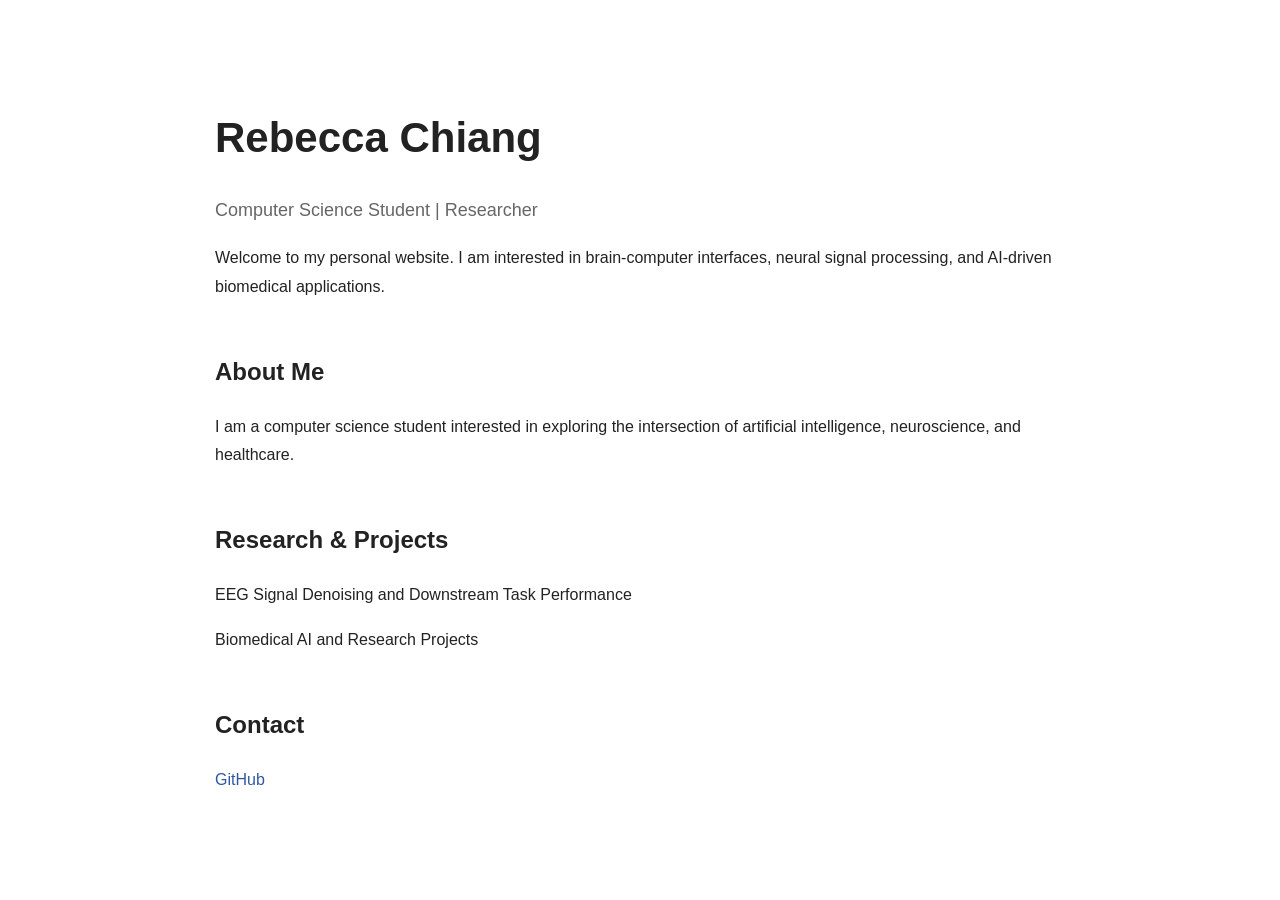
==== index.html @ 65431746 "Add initial HTML structure for personal website" ====
<!DOCTYPE html>
<html lang="en">
<head>
    <meta charset="UTF-8">
    <meta name="viewport" content="width=device-width, initial-scale=1.0">
    <title>Rebecca Chiang | Personal Website</title>
    <style>
        body {
            font-family: Arial, sans-serif;
            max-width: 850px;
            margin: 100px auto;
            padding: 0 24px;
            line-height: 1.8;
            color: #222;
            background: #fff;
        }

        h1 {
            font-size: 42px;
            margin-bottom: 8px;
        }

        .subtitle {
            color: #666;
            font-size: 18px;
        }

        section {
            margin-top: 48px;
        }

        a {
            color: #3157a4;
            text-decoration: none;
        }

        a:hover {
            text-decoration: underline;
        }
    </style>
</head>
<body>
    <header>
        <h1>Rebecca Chiang</h1>
        <p class="subtitle">
            Computer Science Student | Researcher
        </p>
        <p>
            Welcome to my personal website.
            I am interested in brain-computer interfaces,
            neural signal processing, and AI-driven
            biomedical applications.
        </p>
    </header>

    <section>
        <h2>About Me</h2>
        <p>
            I am a computer science student interested in
            exploring the intersection of artificial
            intelligence, neuroscience, and healthcare.
        </p>
    </section>

    <section>
        <h2>Research & Projects</h2>
        <p>EEG Signal Denoising and Downstream Task Performance</p>
        <p>Biomedical AI and Research Projects</p>
    </section>

    <section>
        <h2>Contact</h2>
        <p>
            <a href="https://github.com/snowflake1111/">GitHub</a>
            <!-- Replace this link with your GitHub profile URL. -->
        </p>
    </section>
</body>
</html>
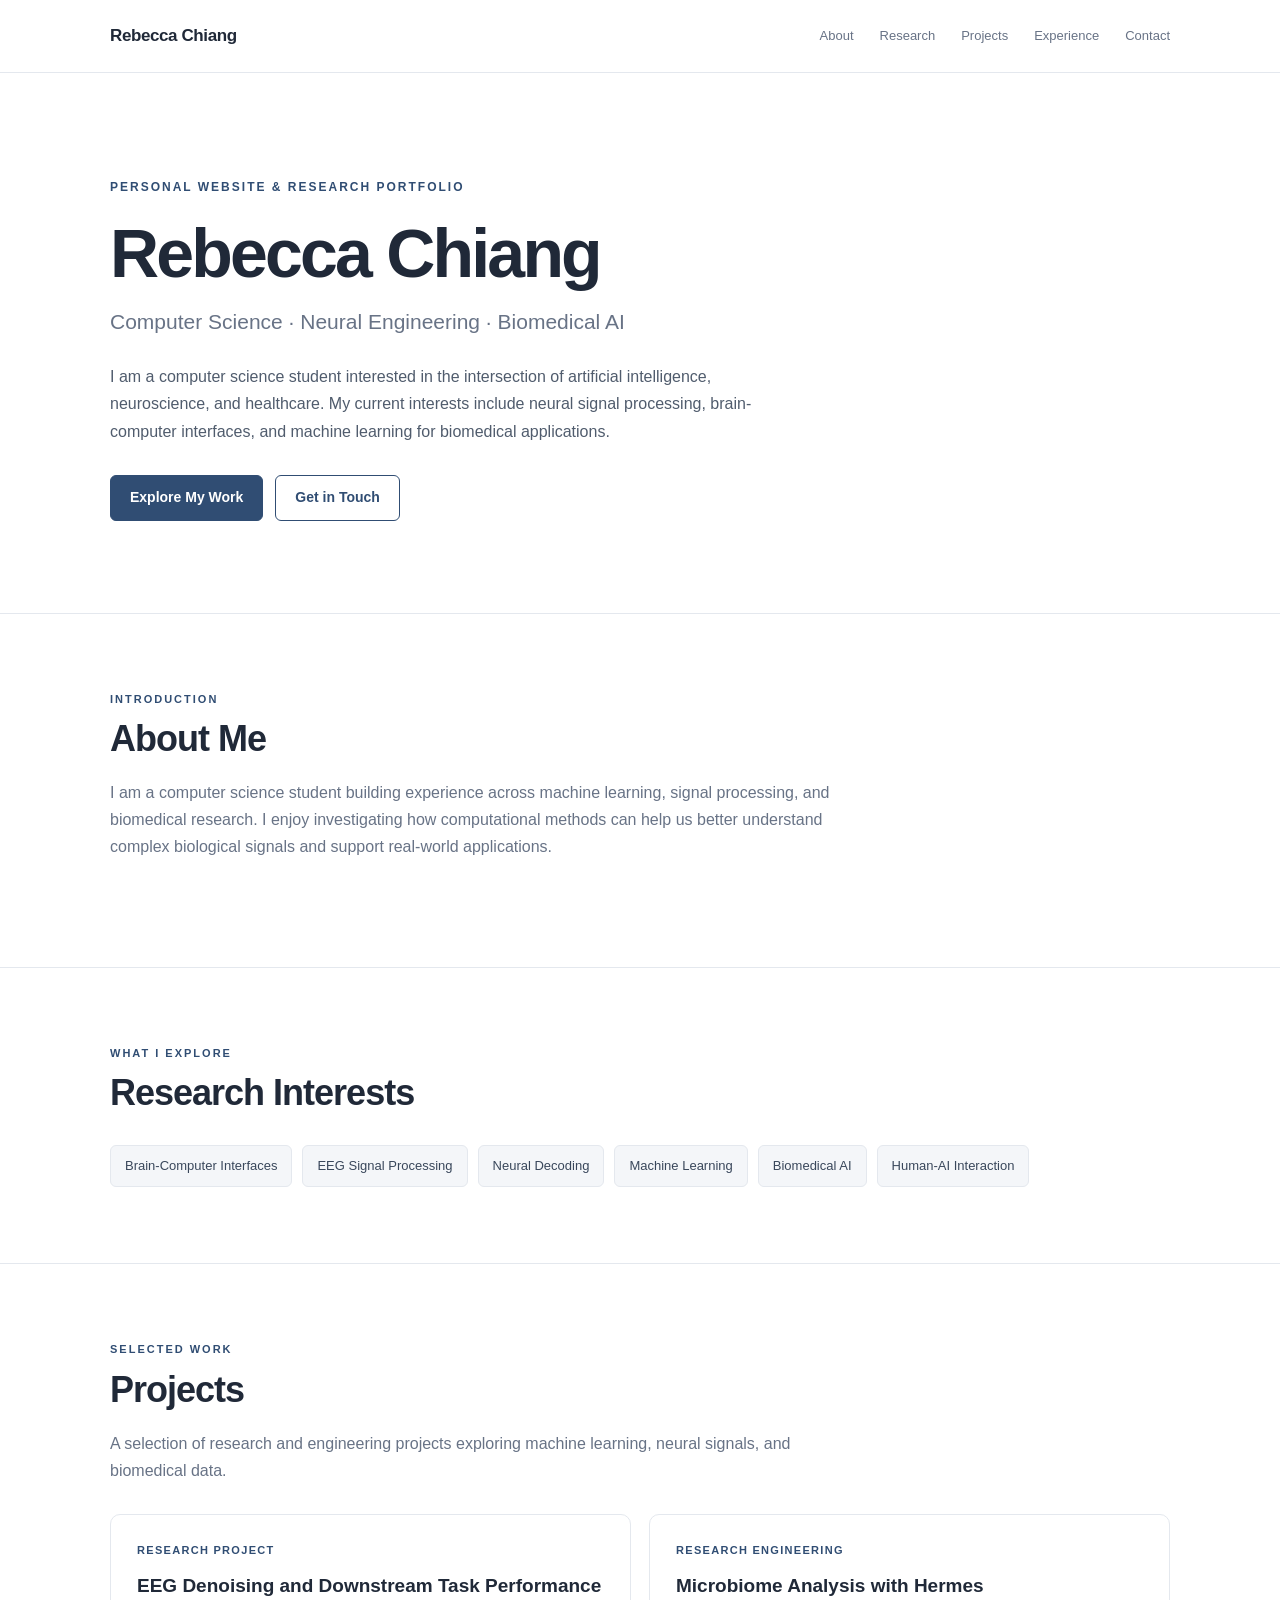
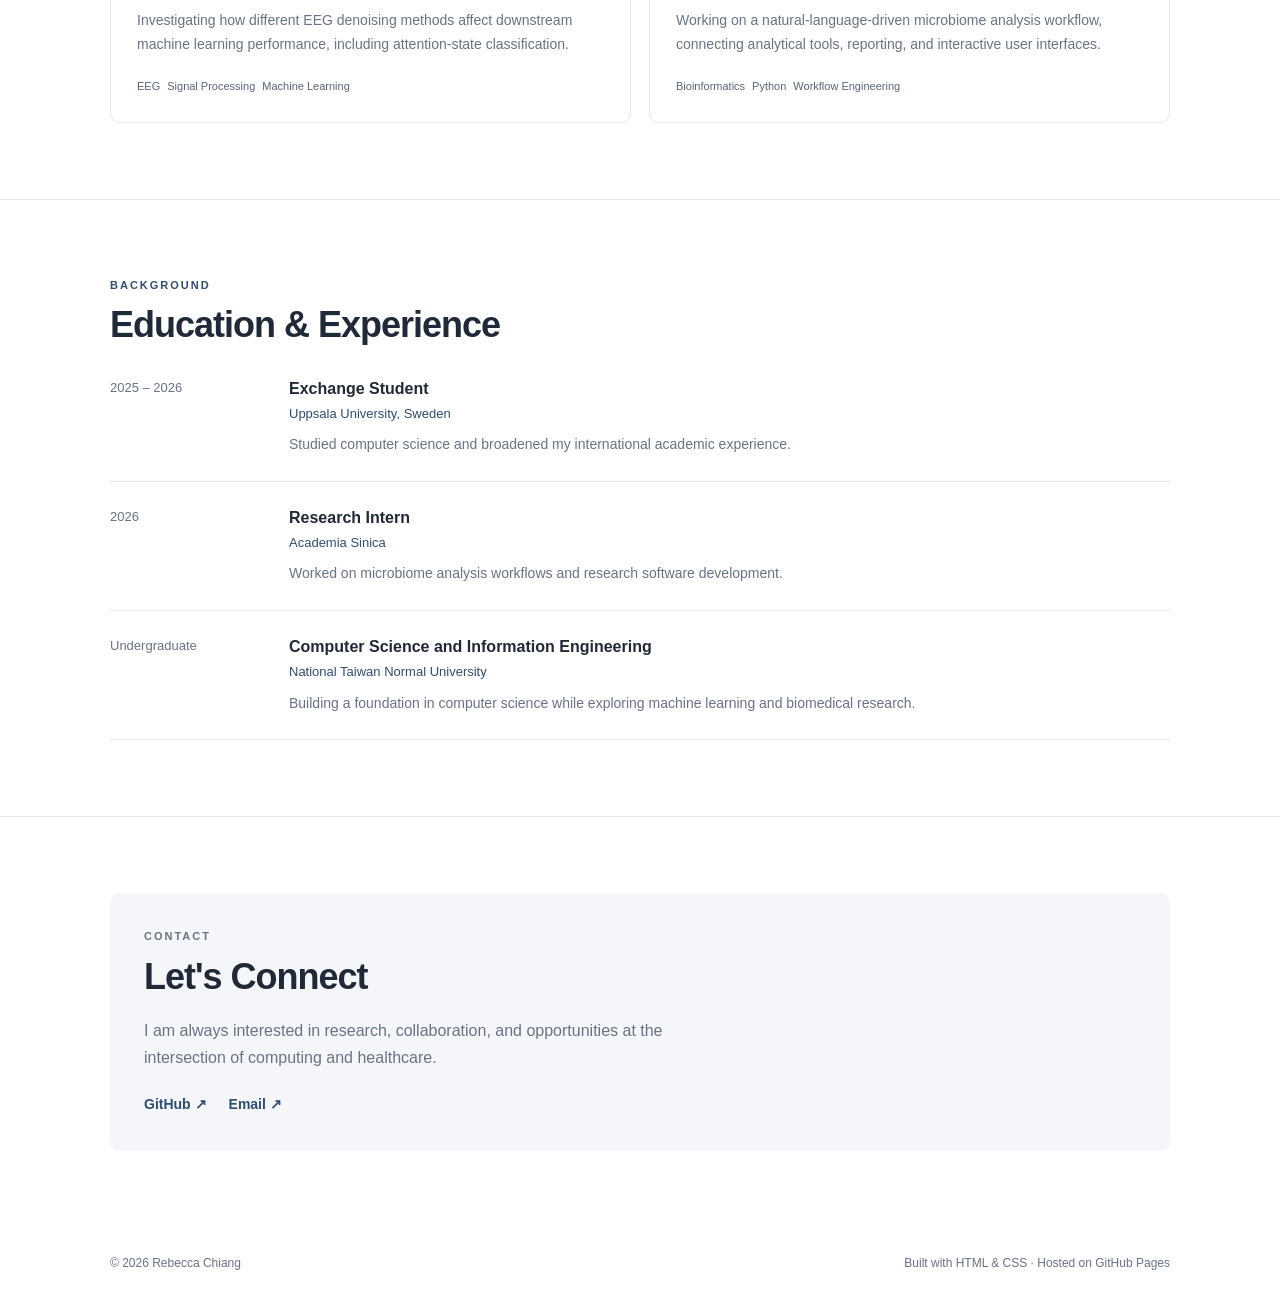
==== commit 5b720743: "Refactor index.html for improved layout and styles Updated the HTML structure and styles for Rebecca" ====
--- a/index.html
+++ b/index.html
@@ -4,77 +4,607 @@
 <head>
     <meta charset="UTF-8">
     <meta name="viewport" content="width=device-width, initial-scale=1.0">
+    <meta name="description" content="Rebecca Chiang's personal website, research interests, and projects.">
     <title>Rebecca Chiang | Personal Website</title>
+
     <style>
+        :root {
+            --background: #ffffff;
+            --surface: #f4f6f9;
+            --text: #202938;
+            --muted: #687386;
+            --accent: #304d73;
+            --border: #e4e8ee;
+            --max-width: 1060px;
+        }
+
+        * {
+            box-sizing: border-box;
+        }
+
+        html {
+            scroll-behavior: smooth;
+            scroll-padding-top: 90px;
+        }
+
         body {
-            font-family: Arial, sans-serif;
-            max-width: 850px;
-            margin: 100px auto;
-            padding: 0 24px;
-            line-height: 1.8;
-            color: #222;
-            background: #fff;
+            margin: 0;
+            background: var(--background);
+            color: var(--text);
+            font-family: -apple-system, BlinkMacSystemFont, "Segoe UI",
+                         Roboto, "Helvetica Neue", Arial, sans-serif;
+            line-height: 1.7;
+            -webkit-font-smoothing: antialiased;
+        }
+
+        a {
+            color: inherit;
+            text-decoration: none;
+        }
+
+        a:focus-visible {
+            outline: 2px solid var(--accent);
+            outline-offset: 4px;
+        }
+
+        .container {
+            width: min(var(--max-width), calc(100% - 48px));
+            margin: 0 auto;
+        }
+
+        /* Navigation */
+
+        .navbar {
+            position: sticky;
+            top: 0;
+            z-index: 10;
+            background: rgba(255, 255, 255, 0.94);
+            border-bottom: 1px solid var(--border);
+            backdrop-filter: blur(12px);
+        }
+
+        .nav-inner {
+            min-height: 72px;
+            display: flex;
+            align-items: center;
+            justify-content: space-between;
+            gap: 24px;
+        }
+
+        .logo {
+            font-size: 17px;
+            font-weight: 700;
+            letter-spacing: -0.4px;
+            white-space: nowrap;
+        }
+
+        .nav-links {
+            display: flex;
+            align-items: center;
+            gap: 26px;
+            font-size: 13px;
+            color: var(--muted);
+        }
+
+        .nav-links a:hover {
+            color: var(--accent);
+        }
+
+        /* Hero */
+
+        .hero {
+            padding: 104px 0 92px;
+        }
+
+        .eyebrow {
+            color: var(--accent);
+            font-size: 12px;
+            font-weight: 700;
+            letter-spacing: 2px;
+            text-transform: uppercase;
         }
 
         h1 {
-            font-size: 42px;
-            margin-bottom: 8px;
-        }
-
-        .subtitle {
-            color: #666;
-            font-size: 18px;
-        }
+            margin: 18px 0 12px;
+            font-size: clamp(42px, 7vw, 68px);
+            line-height: 1.12;
+            letter-spacing: -2.8px;
+            font-weight: 700;
+        }
+
+        .hero-subtitle {
+            margin: 0;
+            color: var(--muted);
+            font-size: clamp(17px, 2.5vw, 21px);
+        }
+
+        .hero-description {
+            max-width: 650px;
+            margin-top: 24px;
+            color: #505c6d;
+            font-size: 16px;
+        }
+
+        .hero-actions {
+            display: flex;
+            flex-wrap: wrap;
+            gap: 12px;
+            margin-top: 30px;
+        }
+
+        .button {
+            display: inline-flex;
+            align-items: center;
+            justify-content: center;
+            min-height: 44px;
+            padding: 10px 19px;
+            border: 1px solid var(--accent);
+            border-radius: 6px;
+            font-size: 14px;
+            font-weight: 600;
+            transition: background 0.2s, color 0.2s;
+        }
+
+        .button-primary {
+            background: var(--accent);
+            color: white;
+        }
+
+        .button-primary:hover {
+            background: #203955;
+        }
+
+        .button-secondary {
+            color: var(--accent);
+        }
+
+        .button-secondary:hover {
+            background: var(--surface);
+        }
+
+        /* Sections */
 
         section {
-            margin-top: 48px;
-        }
-
-        a {
-            color: #3157a4;
-            text-decoration: none;
-        }
-
-        a:hover {
-            text-decoration: underline;
+            padding: 76px 0;
+            border-top: 1px solid var(--border);
+        }
+
+        .section-label {
+            margin: 0 0 8px;
+            color: var(--accent);
+            font-size: 11px;
+            font-weight: 700;
+            letter-spacing: 2px;
+            text-transform: uppercase;
+        }
+
+        h2 {
+            margin: 0 0 28px;
+            font-size: clamp(28px, 4vw, 36px);
+            line-height: 1.3;
+            letter-spacing: -1px;
+        }
+
+        .section-description {
+            max-width: 720px;
+            margin-top: -12px;
+            margin-bottom: 30px;
+            color: var(--muted);
+        }
+
+        /* Research interests */
+
+        .interest-list {
+            display: flex;
+            flex-wrap: wrap;
+            gap: 10px;
+        }
+
+        .interest {
+            padding: 9px 14px;
+            border: 1px solid var(--border);
+            border-radius: 6px;
+            background: var(--surface);
+            color: #39475b;
+            font-size: 13px;
+        }
+
+        /* Project cards */
+
+        .project-grid {
+            display: grid;
+            grid-template-columns: repeat(2, minmax(0, 1fr));
+            gap: 18px;
+        }
+
+        .project-card {
+            padding: 26px;
+            border: 1px solid var(--border);
+            border-radius: 10px;
+            background: white;
+            transition: border-color 0.2s, transform 0.2s;
+        }
+
+        .project-card:hover {
+            border-color: #aab9cb;
+            transform: translateY(-3px);
+        }
+
+        .project-type {
+            color: var(--accent);
+            font-size: 11px;
+            font-weight: 700;
+            letter-spacing: 1.3px;
+            text-transform: uppercase;
+        }
+
+        h3 {
+            margin: 12px 0 10px;
+            font-size: 19px;
+            line-height: 1.45;
+        }
+
+        .project-card p {
+            margin: 0;
+            color: var(--muted);
+            font-size: 14px;
+        }
+
+        .project-tags {
+            display: flex;
+            flex-wrap: wrap;
+            gap: 7px;
+            margin-top: 20px;
+        }
+
+        .project-tags span {
+            color: #58667a;
+            font-size: 11px;
+        }
+
+        /* Timeline */
+
+        .timeline {
+            display: grid;
+            gap: 0;
+        }
+
+        .timeline-item {
+            display: grid;
+            grid-template-columns: 155px minmax(0, 1fr);
+            gap: 24px;
+            padding: 24px 0;
+            border-bottom: 1px solid var(--border);
+        }
+
+        .timeline-item:first-child {
+            padding-top: 0;
+        }
+
+        .timeline-date {
+            color: var(--muted);
+            font-size: 13px;
+        }
+
+        .timeline-title {
+            margin: 0;
+            font-size: 16px;
+        }
+
+        .timeline-place {
+            margin-top: 3px;
+            color: var(--accent);
+            font-size: 13px;
+        }
+
+        .timeline-description {
+            margin: 8px 0 0;
+            color: var(--muted);
+            font-size: 14px;
+        }
+
+        /* Contact and footer */
+
+        .contact-panel {
+            padding: 34px;
+            border-radius: 10px;
+            background: var(--surface);
+        }
+
+        .contact-panel h2 {
+            margin-bottom: 12px;
+        }
+
+        .contact-panel p {
+            max-width: 600px;
+            color: var(--muted);
+        }
+
+        .contact-links {
+            display: flex;
+            flex-wrap: wrap;
+            gap: 22px;
+            margin-top: 22px;
+            color: var(--accent);
+            font-size: 14px;
+            font-weight: 600;
+        }
+
+        footer {
+            padding: 26px 0;
+            color: var(--muted);
+            font-size: 12px;
+        }
+
+        .footer-inner {
+            display: flex;
+            justify-content: space-between;
+            gap: 16px;
+        }
+
+        /* Responsive layout */
+
+        @media (max-width: 700px) {
+            .container {
+                width: calc(100% - 36px);
+            }
+
+            .nav-inner {
+                align-items: flex-start;
+                flex-direction: column;
+                justify-content: center;
+                gap: 8px;
+                padding: 14px 0;
+            }
+
+            .nav-links {
+                width: 100%;
+                flex-wrap: wrap;
+                gap: 8px 18px;
+                font-size: 12px;
+            }
+
+            .hero {
+                padding: 76px 0 68px;
+            }
+
+            h1 {
+                letter-spacing: -1.8px;
+            }
+
+            section {
+                padding: 58px 0;
+            }
+
+            .project-grid {
+                grid-template-columns: 1fr;
+            }
+
+            .timeline-item {
+                grid-template-columns: 1fr;
+                gap: 5px;
+            }
+
+            .contact-panel {
+                padding: 24px;
+            }
+
+            .footer-inner {
+                flex-direction: column;
+                gap: 4px;
+            }
         }
     </style>
 </head>
+
 <body>
-    <header>
-        <h1>Rebecca Chiang</h1>
-        <p class="subtitle">
-            Computer Science Student | Researcher
-        </p>
-        <p>
-            Welcome to my personal website.
-            I am interested in brain-computer interfaces,
-            neural signal processing, and AI-driven
-            biomedical applications.
-        </p>
-    </header>
-
-    <section>
-        <h2>About Me</h2>
-        <p>
-            I am a computer science student interested in
-            exploring the intersection of artificial
-            intelligence, neuroscience, and healthcare.
-        </p>
-    </section>
-
-    <section>
-        <h2>Research & Projects</h2>
-        <p>EEG Signal Denoising and Downstream Task Performance</p>
-        <p>Biomedical AI and Research Projects</p>
-    </section>
-
-    <section>
-        <h2>Contact</h2>
-        <p>
-            <a href="https://github.com/snowflake1111/">GitHub</a>
-            <!-- Replace this link with your GitHub profile URL. -->
-        </p>
-    </section>
+    <nav class="navbar">
+        <div class="container nav-inner">
+            <a class="logo" href="#home">Rebecca Chiang</a>
+
+            <div class="nav-links">
+                <a href="#about">About</a>
+                <a href="#research">Research</a>
+                <a href="#projects">Projects</a>
+                <a href="#experience">Experience</a>
+                <a href="#contact">Contact</a>
+            </div>
+        </div>
+    </nav>
+
+    <main>
+        <header class="hero container" id="home">
+            <div class="eyebrow">Personal Website & Research Portfolio</div>
+
+            <h1>Rebecca Chiang</h1>
+
+            <p class="hero-subtitle">
+                Computer Science · Neural Engineering · Biomedical AI
+            </p>
+
+            <p class="hero-description">
+                I am a computer science student interested in the
+                intersection of artificial intelligence, neuroscience,
+                and healthcare. My current interests include neural
+                signal processing, brain-computer interfaces, and
+                machine learning for biomedical applications.
+            </p>
+
+            <div class="hero-actions">
+                <a class="button button-primary" href="#projects">
+                    Explore My Work
+                </a>
+                <a class="button button-secondary" href="#contact">
+                    Get in Touch
+                </a>
+            </div>
+        </header>
+
+        <section id="about">
+            <div class="container">
+                <p class="section-label">Introduction</p>
+                <h2>About Me</h2>
+
+                <p class="section-description">
+                    I am a computer science student building experience
+                    across machine learning, signal processing, and
+                    biomedical research. I enjoy investigating how
+                    computational methods can help us better understand
+                    complex biological signals and support real-world
+                    applications.
+                </p>
+            </div>
+        </section>
+
+        <section id="research">
+            <div class="container">
+                <p class="section-label">What I Explore</p>
+                <h2>Research Interests</h2>
+
+                <div class="interest-list">
+                    <span class="interest">Brain-Computer Interfaces</span>
+                    <span class="interest">EEG Signal Processing</span>
+                    <span class="interest">Neural Decoding</span>
+                    <span class="interest">Machine Learning</span>
+                    <span class="interest">Biomedical AI</span>
+                    <span class="interest">Human-AI Interaction</span>
+                </div>
+            </div>
+        </section>
+
+        <section id="projects">
+            <div class="container">
+                <p class="section-label">Selected Work</p>
+                <h2>Projects</h2>
+
+                <p class="section-description">
+                    A selection of research and engineering projects
+                    exploring machine learning, neural signals, and
+                    biomedical data.
+                </p>
+
+                <div class="project-grid">
+                    <article class="project-card">
+                        <div class="project-type">Research Project</div>
+                        <h3>EEG Denoising and Downstream Task Performance</h3>
+                        <p>
+                            Investigating how different EEG denoising
+                            methods affect downstream machine learning
+                            performance, including attention-state
+                            classification.
+                        </p>
+                        <div class="project-tags">
+                            <span>EEG</span>
+                            <span>Signal Processing</span>
+                            <span>Machine Learning</span>
+                        </div>
+                    </article>
+
+                    <article class="project-card">
+                        <div class="project-type">Research Engineering</div>
+                        <h3>Microbiome Analysis with Hermes</h3>
+                        <p>
+                            Working on a natural-language-driven
+                            microbiome analysis workflow, connecting
+                            analytical tools, reporting, and interactive
+                            user interfaces.
+                        </p>
+                        <div class="project-tags">
+                            <span>Bioinformatics</span>
+                            <span>Python</span>
+                            <span>Workflow Engineering</span>
+                        </div>
+                    </article>
+                </div>
+            </div>
+        </section>
+
+        <section id="experience">
+            <div class="container">
+                <p class="section-label">Background</p>
+                <h2>Education & Experience</h2>
+
+                <div class="timeline">
+                    <div class="timeline-item">
+                        <div class="timeline-date">2025 – 2026</div>
+                        <div>
+                            <h3 class="timeline-title">
+                                Exchange Student
+                            </h3>
+                            <div class="timeline-place">
+                                Uppsala University, Sweden
+                            </div>
+                            <p class="timeline-description">
+                                Studied computer science and broadened
+                                my international academic experience.
+                            </p>
+                        </div>
+                    </div>
+
+                    <div class="timeline-item">
+                        <div class="timeline-date">2026</div>
+                        <div>
+                            <h3 class="timeline-title">
+                                Research Intern
+                            </h3>
+                            <div class="timeline-place">
+                                Academia Sinica
+                            </div>
+                            <p class="timeline-description">
+                                Worked on microbiome analysis workflows
+                                and research software development.
+                            </p>
+                        </div>
+                    </div>
+
+                    <div class="timeline-item">
+                        <div class="timeline-date">Undergraduate</div>
+                        <div>
+                            <h3 class="timeline-title">
+                                Computer Science and Information Engineering
+                            </h3>
+                            <div class="timeline-place">
+                                National Taiwan Normal University
+                            </div>
+                            <p class="timeline-description">
+                                Building a foundation in computer science
+                                while exploring machine learning and
+                                biomedical research.
+                            </p>
+                        </div>
+                    </div>
+                </div>
+            </div>
+        </section>
+
+        <section id="contact">
+            <div class="container">
+                <div class="contact-panel">
+                    <p class="section-label">Contact</p>
+                    <h2>Let's Connect</h2>
+
+                    <p>
+                        I am always interested in research, collaboration,
+                        and opportunities at the intersection of
+                        computing and healthcare.
+                    </p>
+
+                    <div class="contact-links">
+                        <!-- Replace these placeholder links with your own. -->
+                        <a href="https://github.com/snowflake1111" target="_blank"
+                           rel="noopener noreferrer">GitHub ↗</a>
+                        <a href="rebeccawork1192@gmail.com">Email ↗</a>
+                    </div>
+                </div>
+            </div>
+        </section>
+    </main>
+
+    <footer>
+        <div class="container footer-inner">
+            <span>© 2026 Rebecca Chiang</span>
+            <span>Built with HTML & CSS · Hosted on GitHub Pages</span>
+        </div>
+    </footer>
 </body>
 </html>
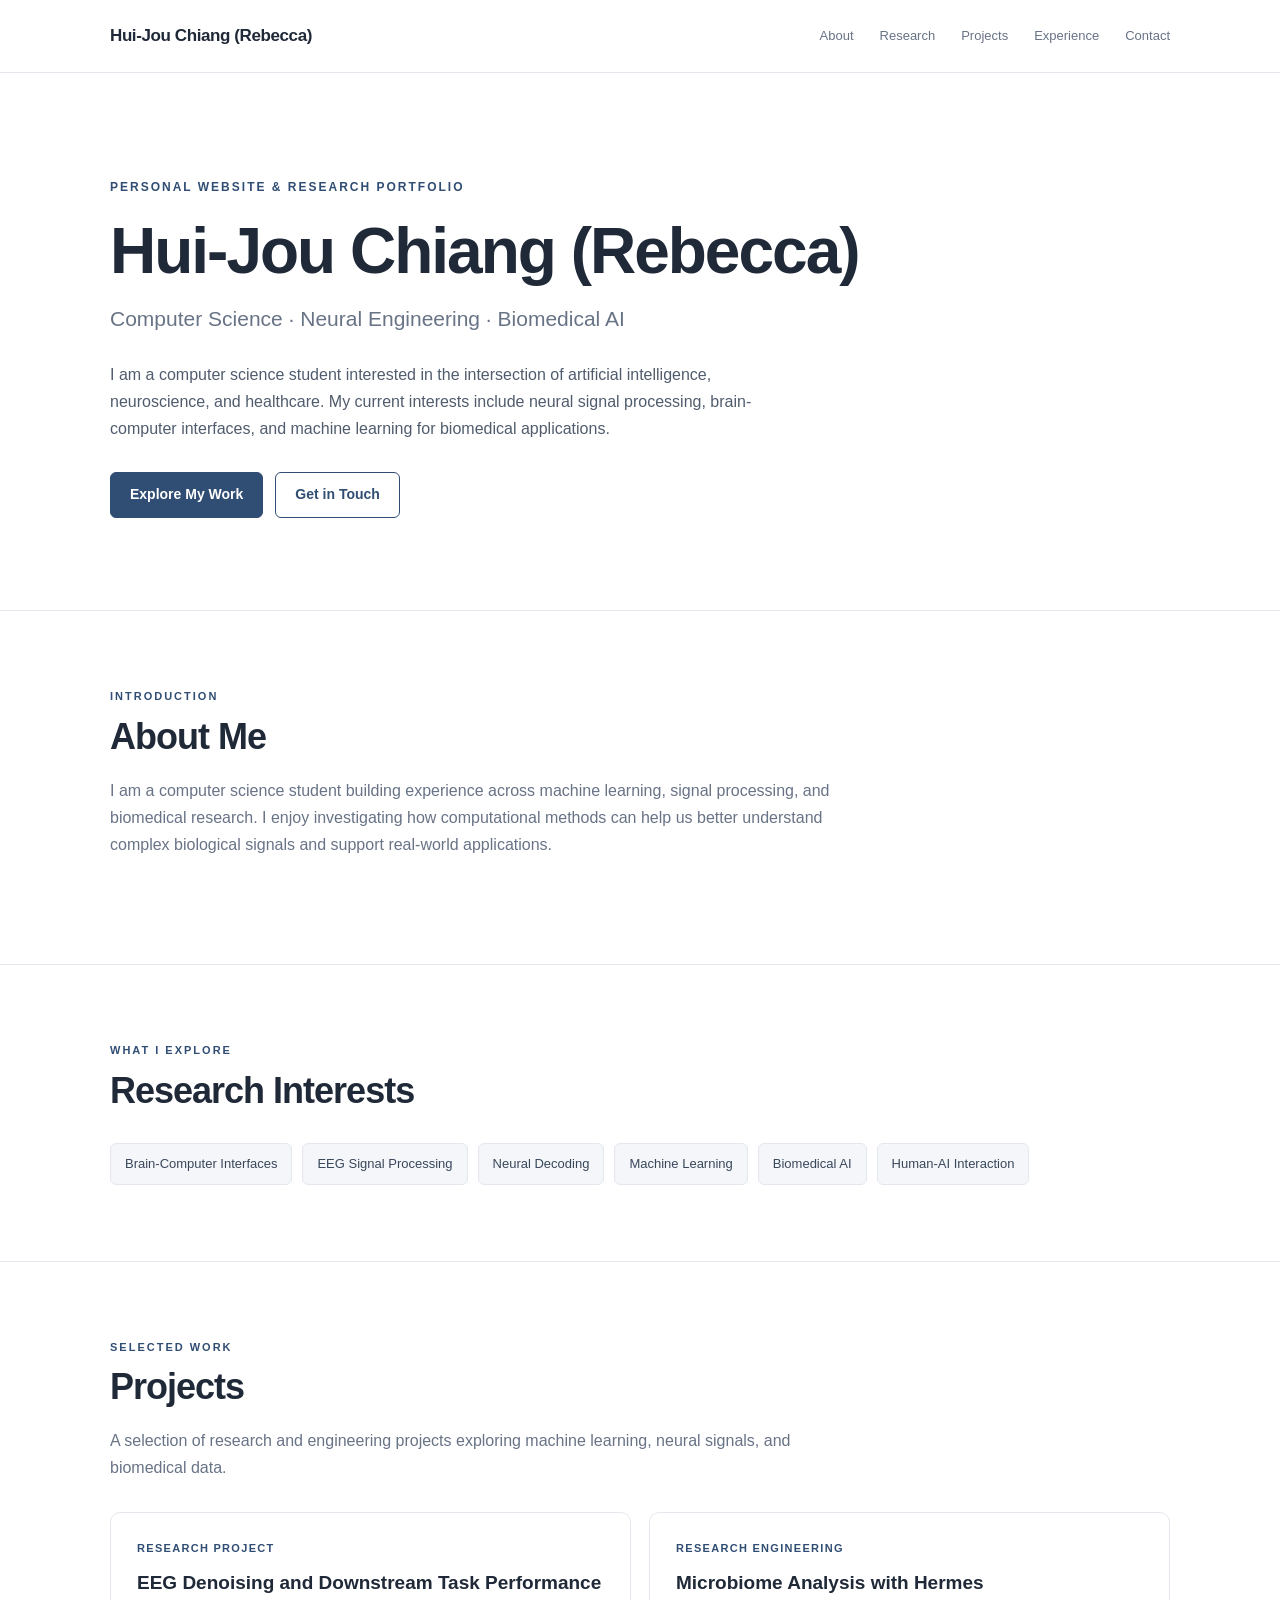
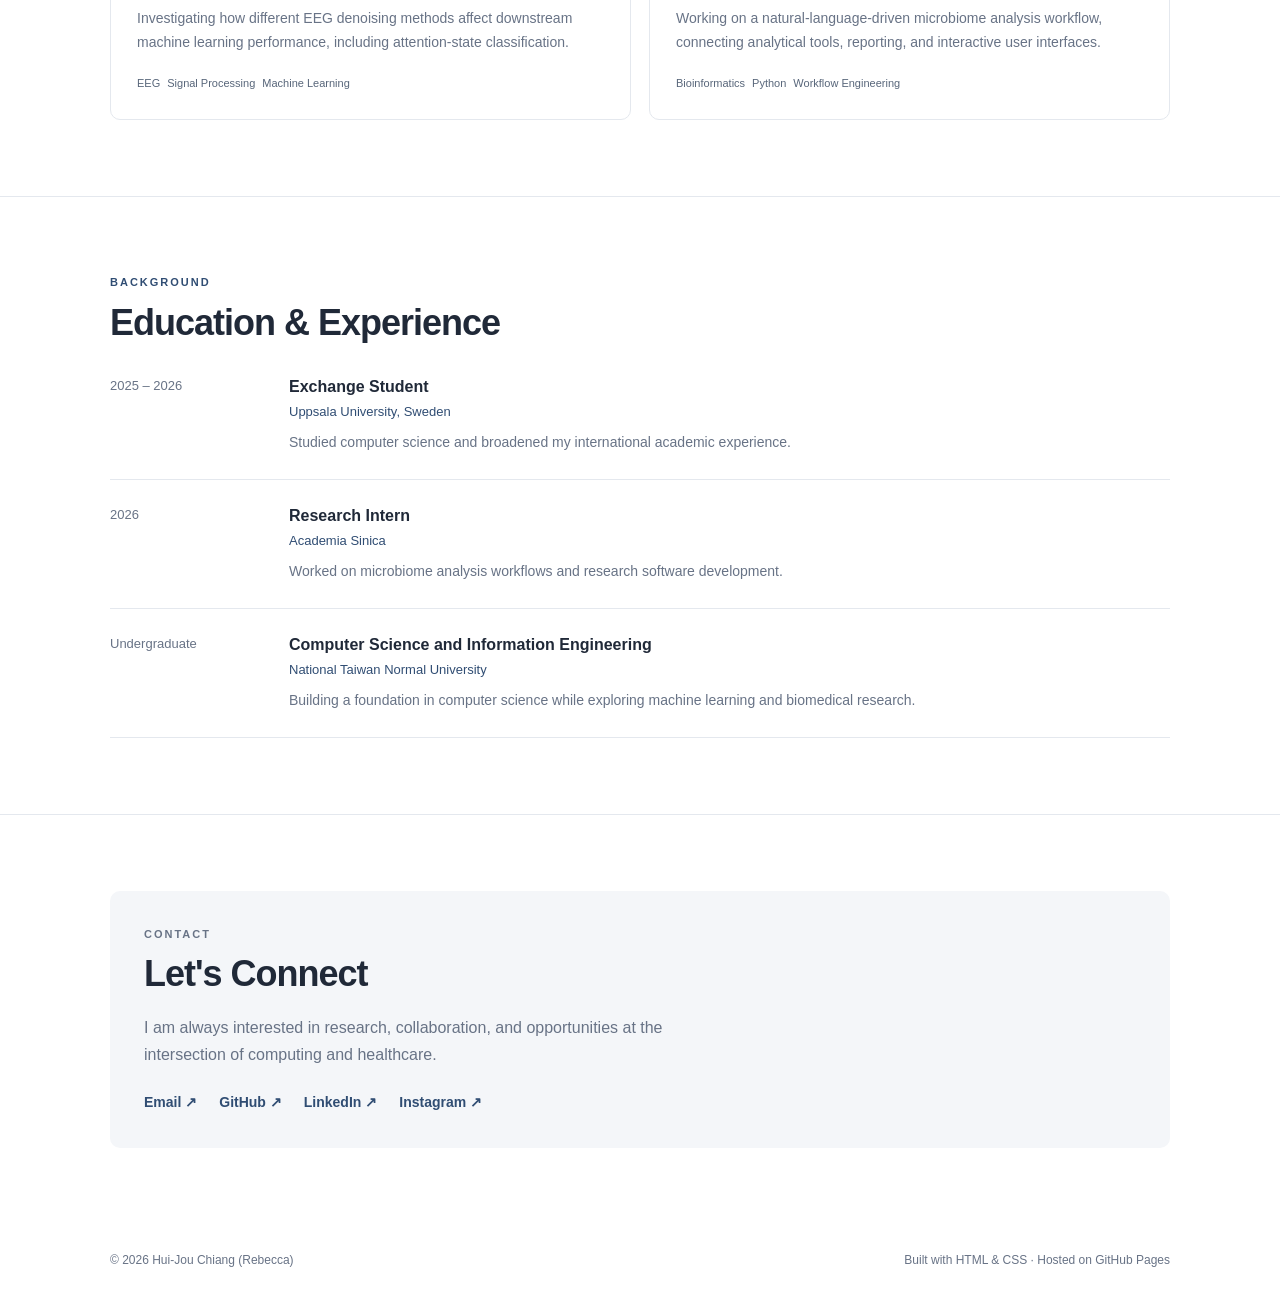
==== commit fbbfc547: "Revise personal website content and styles Updated the personal website details, including name, des" ====
--- a/index.html
+++ b/index.html
@@ -4,8 +4,13 @@
 <head>
     <meta charset="UTF-8">
     <meta name="viewport" content="width=device-width, initial-scale=1.0">
-    <meta name="description" content="Rebecca Chiang's personal website, research interests, and projects.">
-    <title>Rebecca Chiang | Personal Website</title>
+
+    <meta name="description"
+          content="Hui-Jou Chiang (Rebecca) — Computer science student interested in neural engineering, brain-computer interfaces, and biomedical AI.">
+
+    <meta name="author" content="Hui-Jou Chiang (Rebecca)">
+
+    <title>Hui-Jou Chiang (Rebecca) | Personal Website</title>
 
     <style>
         :root {
@@ -106,16 +111,17 @@
 
         h1 {
             margin: 18px 0 12px;
-            font-size: clamp(42px, 7vw, 68px);
-            line-height: 1.12;
-            letter-spacing: -2.8px;
+            font-size: clamp(36px, 6vw, 64px);
+            line-height: 1.15;
+            letter-spacing: -2px;
             font-weight: 700;
+            overflow-wrap: anywhere;
         }
 
         .hero-subtitle {
             margin: 0;
             color: var(--muted);
-            font-size: clamp(17px, 2.5vw, 21px);
+            font-size: clamp(16px, 2.5vw, 21px);
         }
 
         .hero-description {
@@ -262,7 +268,7 @@
             font-size: 11px;
         }
 
-        /* Timeline */
+        /* Education and experience */
 
         .timeline {
             display: grid;
@@ -303,7 +309,7 @@
             font-size: 14px;
         }
 
-        /* Contact and footer */
+        /* Contact */
 
         .contact-panel {
             padding: 34px;
@@ -323,13 +329,20 @@
         .contact-links {
             display: flex;
             flex-wrap: wrap;
-            gap: 22px;
+            gap: 12px 22px;
             margin-top: 22px;
             color: var(--accent);
             font-size: 14px;
             font-weight: 600;
         }
 
+        .contact-links a:hover {
+            text-decoration: underline;
+            text-underline-offset: 4px;
+        }
+
+        /* Footer */
+
         footer {
             padding: 26px 0;
             color: var(--muted);
@@ -344,11 +357,7 @@
 
         /* Responsive layout */
 
-        @media (max-width: 700px) {
-            .container {
-                width: calc(100% - 36px);
-            }
-
+        @media (max-width: 800px) {
             .nav-inner {
                 align-items: flex-start;
                 flex-direction: column;
@@ -361,7 +370,12 @@
                 width: 100%;
                 flex-wrap: wrap;
                 gap: 8px 18px;
-                font-size: 12px;
+            }
+        }
+
+        @media (max-width: 700px) {
+            .container {
+                width: calc(100% - 36px);
             }
 
             .hero {
@@ -369,7 +383,7 @@
             }
 
             h1 {
-                letter-spacing: -1.8px;
+                letter-spacing: -1.3px;
             }
 
             section {
@@ -400,7 +414,7 @@
 <body>
     <nav class="navbar">
         <div class="container nav-inner">
-            <a class="logo" href="#home">Rebecca Chiang</a>
+            <a class="logo" href="#home">Hui-Jou Chiang (Rebecca)</a>
 
             <div class="nav-links">
                 <a href="#about">About</a>
@@ -416,7 +430,7 @@
         <header class="hero container" id="home">
             <div class="eyebrow">Personal Website & Research Portfolio</div>
 
-            <h1>Rebecca Chiang</h1>
+            <h1>Hui-Jou Chiang (Rebecca)</h1>
 
             <p class="hero-subtitle">
                 Computer Science · Neural Engineering · Biomedical AI
@@ -528,9 +542,7 @@
                     <div class="timeline-item">
                         <div class="timeline-date">2025 – 2026</div>
                         <div>
-                            <h3 class="timeline-title">
-                                Exchange Student
-                            </h3>
+                            <h3 class="timeline-title">Exchange Student</h3>
                             <div class="timeline-place">
                                 Uppsala University, Sweden
                             </div>
@@ -544,9 +556,7 @@
                     <div class="timeline-item">
                         <div class="timeline-date">2026</div>
                         <div>
-                            <h3 class="timeline-title">
-                                Research Intern
-                            </h3>
+                            <h3 class="timeline-title">Research Intern</h3>
                             <div class="timeline-place">
                                 Academia Sinica
                             </div>
@@ -590,10 +600,27 @@
                     </p>
 
                     <div class="contact-links">
-                        <!-- Replace these placeholder links with your own. -->
-                        <a href="https://github.com/snowflake1111" target="_blank"
-                           rel="noopener noreferrer">GitHub ↗</a>
-                        <a href="rebeccawork1192@gmail.com">Email ↗</a>
+                        <a href="mailto:rebeccawork1192@gmail.com">
+                            Email ↗
+                        </a>
+
+                        <a href="https://github.com/snowflake1111"
+                           target="_blank"
+                           rel="noopener noreferrer">
+                            GitHub ↗
+                        </a>
+
+                        <a href="https://www.linkedin.com/in/hui-jou-chiang-942904292/"
+                           target="_blank"
+                           rel="noopener noreferrer">
+                            LinkedIn ↗
+                        </a>
+
+                        <a href="https://www.instagram.com/snowflake111192/"
+                           target="_blank"
+                           rel="noopener noreferrer">
+                            Instagram ↗
+                        </a>
                     </div>
                 </div>
             </div>
@@ -602,7 +629,7 @@
 
     <footer>
         <div class="container footer-inner">
-            <span>© 2026 Rebecca Chiang</span>
+            <span>© 2026 Hui-Jou Chiang (Rebecca)</span>
             <span>Built with HTML & CSS · Hosted on GitHub Pages</span>
         </div>
     </footer>
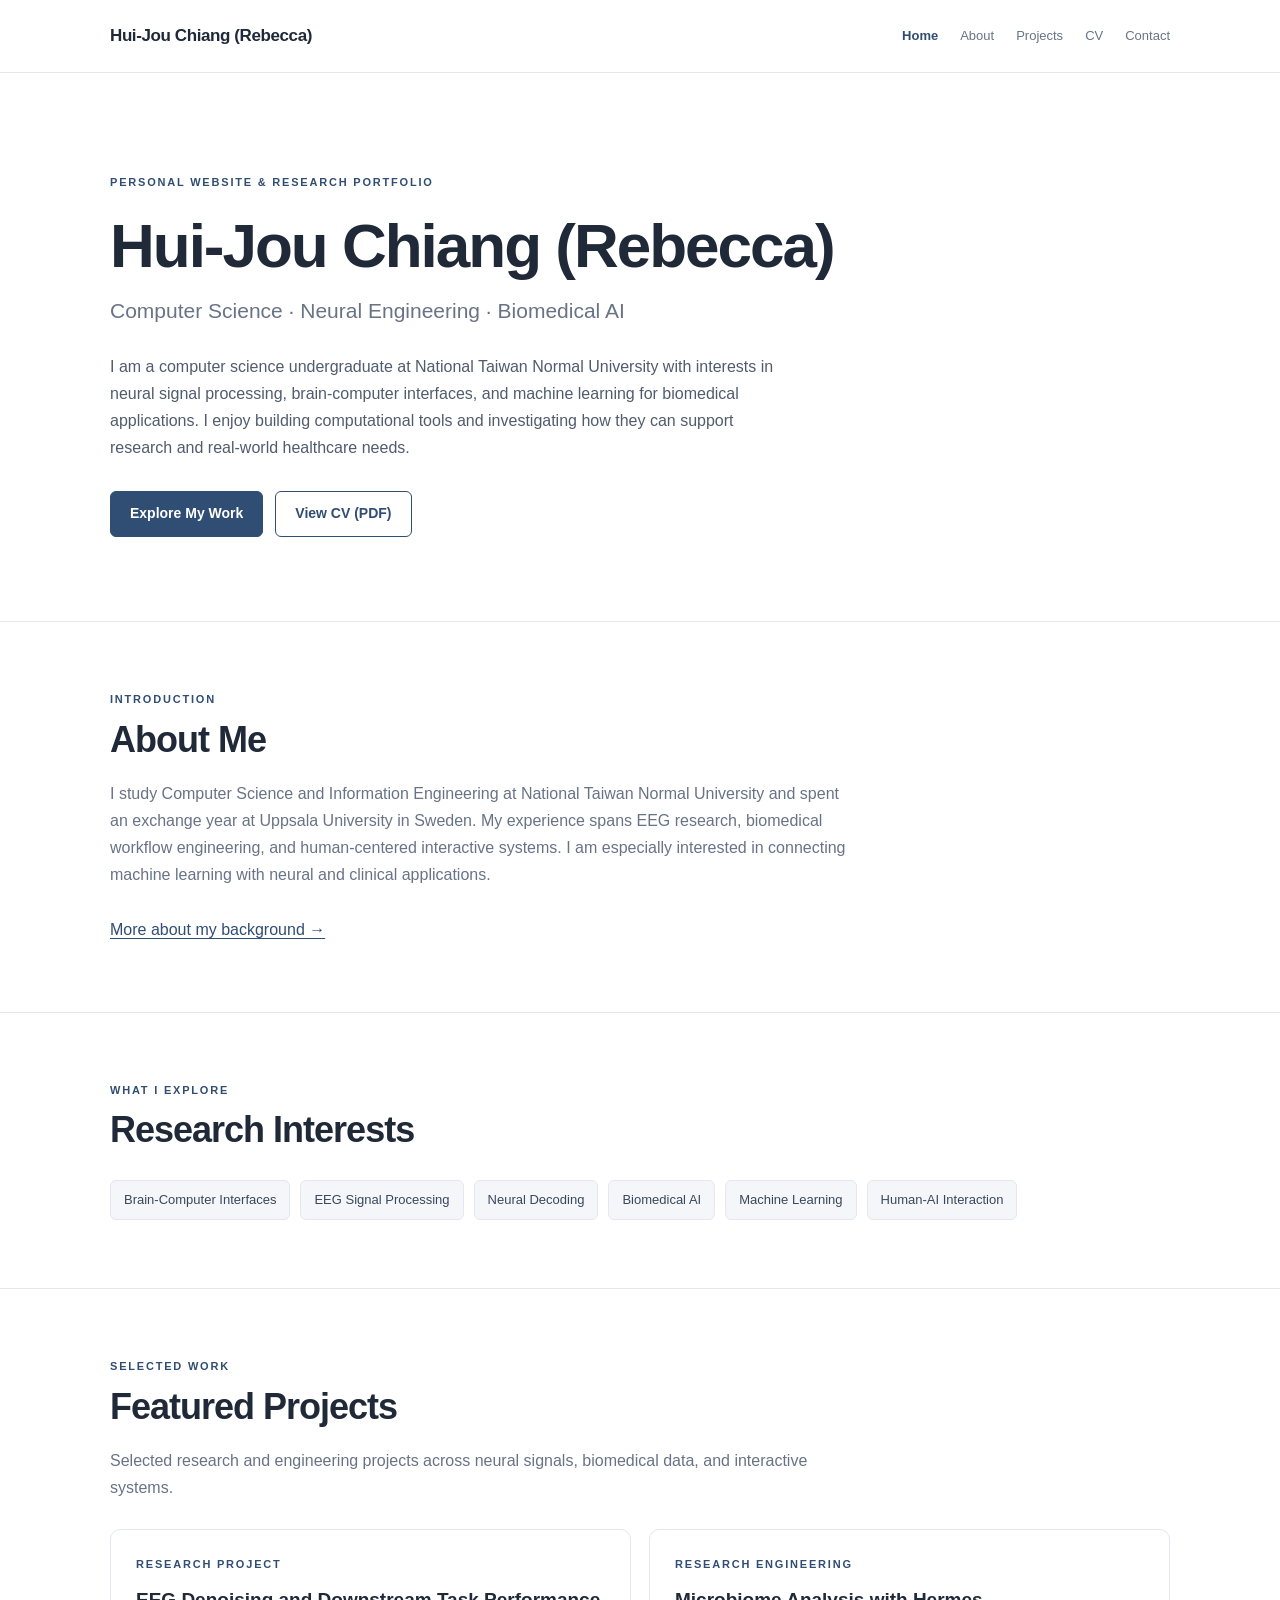
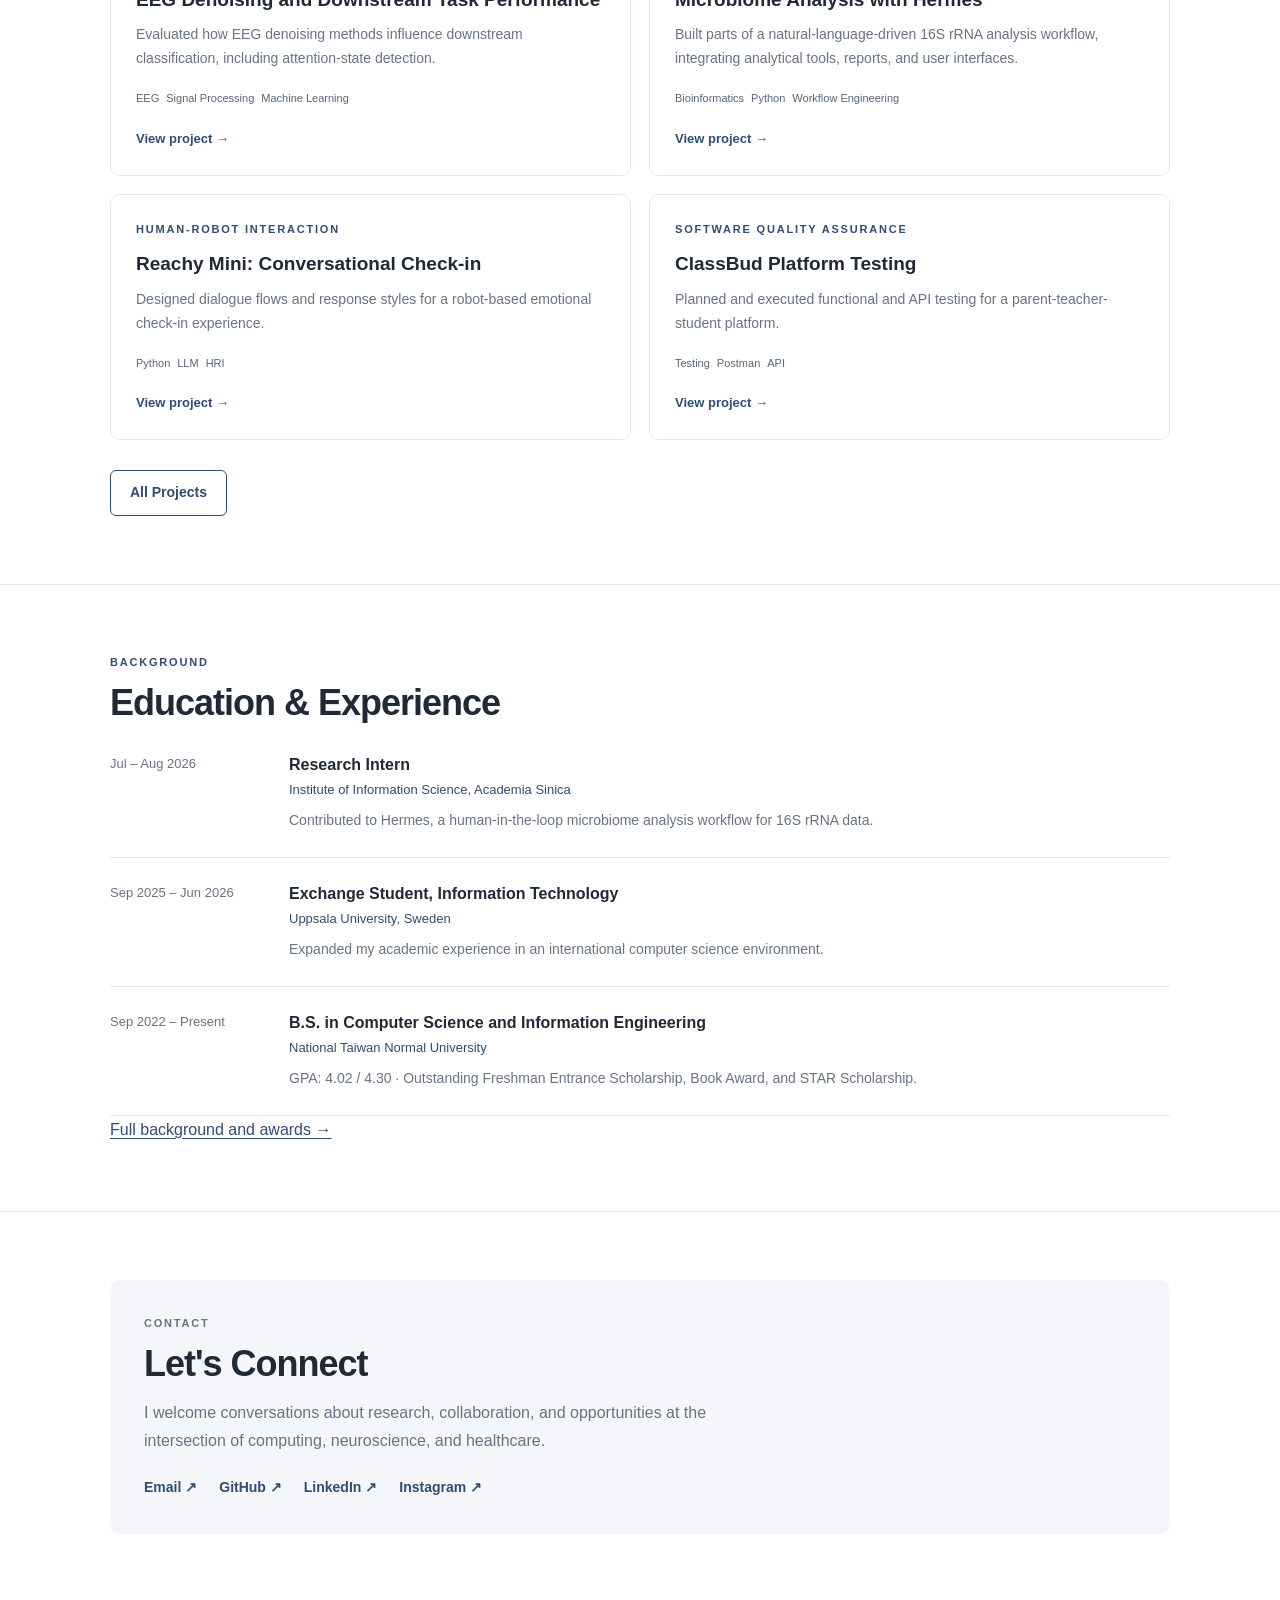
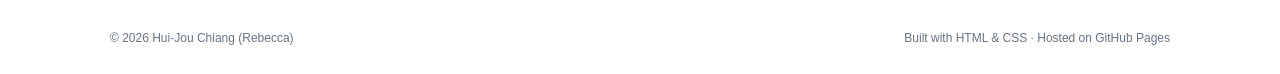
==== commit bd93696c: "Add files via upload" ====
--- a/index.html
+++ b/index.html
@@ -1,637 +1,83 @@
-
 <!DOCTYPE html>
 <html lang="en">
 <head>
-    <meta charset="UTF-8">
-    <meta name="viewport" content="width=device-width, initial-scale=1.0">
+  <meta charset="UTF-8">
+  <meta name="viewport" content="width=device-width, initial-scale=1.0">
+  <meta name="description" content="Hui-Jou Chiang (Rebecca) — Computer science student interested in neural engineering, brain-computer interfaces, and biomedical AI.">
+  <meta name="author" content="Hui-Jou Chiang (Rebecca)">
+  <title>Home | Hui-Jou Chiang (Rebecca)</title>
+  <link rel="stylesheet" href="assets/css/style.css">
+</head>
+<body>
 
-    <meta name="description"
-          content="Hui-Jou Chiang (Rebecca) — Computer science student interested in neural engineering, brain-computer interfaces, and biomedical AI.">
+<nav class="navbar">
+  <div class="container nav-inner">
+    <a class="logo" href="index.html">Hui-Jou Chiang (Rebecca)</a>
+    <div class="nav-links">
+      <a href="index.html" aria-current="page">Home</a>
+      <a href="about.html" >About</a>
+      <a href="projects.html" >Projects</a>
+      <a href="cv.html" >CV</a>
+      <a href="index.html#contact">Contact</a>
+    </div>
+  </div>
+</nav>
 
-    <meta name="author" content="Hui-Jou Chiang (Rebecca)">
+<main>
 
-    <title>Hui-Jou Chiang (Rebecca) | Personal Website</title>
+<header class="hero container" id="home">
+  <div class="eyebrow">Personal Website &amp; Research Portfolio</div>
+  <h1>Hui-Jou Chiang (Rebecca)</h1>
+  <p class="hero-subtitle">Computer Science · Neural Engineering · Biomedical AI</p>
+  <p class="hero-description">I am a computer science undergraduate at National Taiwan Normal University with interests in neural signal processing, brain-computer interfaces, and machine learning for biomedical applications. I enjoy building computational tools and investigating how they can support research and real-world healthcare needs.</p>
+  <div class="hero-actions">
+    <a class="button button-primary" href="projects.html">Explore My Work</a>
+    <a class="button button-secondary" href="assets/files/Rebecca_Chiang_CV.pdf">View CV (PDF)</a>
+  </div>
+</header>
+<section id="about"><div class="container">
+  <p class="section-label">Introduction</p><h2>About Me</h2>
+  <p class="section-description">I study Computer Science and Information Engineering at National Taiwan Normal University and spent an exchange year at Uppsala University in Sweden. My experience spans EEG research, biomedical workflow engineering, and human-centered interactive systems. I am especially interested in connecting machine learning with neural and clinical applications.</p>
+  <a class="text-link" href="about.html">More about my background →</a>
+</div></section>
+<section id="research"><div class="container">
+  <p class="section-label">What I Explore</p><h2>Research Interests</h2>
+  <div class="interest-list">
+    <span class="interest">Brain-Computer Interfaces</span><span class="interest">EEG Signal Processing</span><span class="interest">Neural Decoding</span><span class="interest">Biomedical AI</span><span class="interest">Machine Learning</span><span class="interest">Human-AI Interaction</span>
+  </div>
+</div></section>
+<section id="projects"><div class="container">
+  <p class="section-label">Selected Work</p><h2>Featured Projects</h2>
+  <p class="section-description">Selected research and engineering projects across neural signals, biomedical data, and interactive systems.</p>
+  <div class="project-grid">
+    <article class="project-card"><div class="project-type">Research Project</div><h3>EEG Denoising and Downstream Task Performance</h3><p>Evaluated how EEG denoising methods influence downstream classification, including attention-state detection.</p><div class="project-tags"><span>EEG</span><span>Signal Processing</span><span>Machine Learning</span></div><a class="card-link" href="projects/eeg-denoising.html">View project →</a></article>
+    <article class="project-card"><div class="project-type">Research Engineering</div><h3>Microbiome Analysis with Hermes</h3><p>Built parts of a natural-language-driven 16S rRNA analysis workflow, integrating analytical tools, reports, and user interfaces.</p><div class="project-tags"><span>Bioinformatics</span><span>Python</span><span>Workflow Engineering</span></div><a class="card-link" href="projects/hermes.html">View project →</a></article>
+    <article class="project-card"><div class="project-type">Human-Robot Interaction</div><h3>Reachy Mini: Conversational Check-in</h3><p>Designed dialogue flows and response styles for a robot-based emotional check-in experience.</p><div class="project-tags"><span>Python</span><span>LLM</span><span>HRI</span></div><a class="card-link" href="projects/reachy-mini.html">View project →</a></article>
+    <article class="project-card"><div class="project-type">Software Quality Assurance</div><h3>ClassBud Platform Testing</h3><p>Planned and executed functional and API testing for a parent-teacher-student platform.</p><div class="project-tags"><span>Testing</span><span>Postman</span><span>API</span></div><a class="card-link" href="projects/classbud.html">View project →</a></article>
+  </div>
+  <div class="hero-actions"><a class="button button-secondary" href="projects.html">All Projects</a></div>
+</div></section>
+<section id="experience"><div class="container">
+  <p class="section-label">Background</p><h2>Education &amp; Experience</h2>
+  <div class="timeline">
+    <div class="timeline-item"><div class="timeline-date">Jul – Aug 2026</div><div><h3 class="timeline-title">Research Intern</h3><div class="timeline-place">Institute of Information Science, Academia Sinica</div><p class="timeline-description">Contributed to Hermes, a human-in-the-loop microbiome analysis workflow for 16S rRNA data.</p></div></div>
+    <div class="timeline-item"><div class="timeline-date">Sep 2025 – Jun 2026</div><div><h3 class="timeline-title">Exchange Student, Information Technology</h3><div class="timeline-place">Uppsala University, Sweden</div><p class="timeline-description">Expanded my academic experience in an international computer science environment.</p></div></div>
+    <div class="timeline-item"><div class="timeline-date">Sep 2022 – Present</div><div><h3 class="timeline-title">B.S. in Computer Science and Information Engineering</h3><div class="timeline-place">National Taiwan Normal University</div><p class="timeline-description">GPA: 4.02 / 4.30 · Outstanding Freshman Entrance Scholarship, Book Award, and STAR Scholarship.</p></div></div>
+  </div>
+  <a class="text-link" href="about.html">Full background and awards →</a>
+</div></section>
+<section id="contact"><div class="container"><div class="contact-panel">
+  <p class="section-label">Contact</p><h2>Let's Connect</h2>
+  <p>I welcome conversations about research, collaboration, and opportunities at the intersection of computing, neuroscience, and healthcare.</p>
+  <div class="contact-links">
+    <a href="mailto:rebeccawork1192@gmail.com">Email ↗</a>
+    <a href="https://github.com/snowflake1111" target="_blank" rel="noopener noreferrer">GitHub ↗</a>
+    <a href="https://www.linkedin.com/in/hui-jou-chiang-942904292/" target="_blank" rel="noopener noreferrer">LinkedIn ↗</a>
+    <a href="https://www.instagram.com/snowflake111192/" target="_blank" rel="noopener noreferrer">Instagram ↗</a>
+  </div>
+</div></div></section>
 
-    <style>
-        :root {
-            --background: #ffffff;
-            --surface: #f4f6f9;
-            --text: #202938;
-            --muted: #687386;
-            --accent: #304d73;
-            --border: #e4e8ee;
-            --max-width: 1060px;
-        }
-
-        * {
-            box-sizing: border-box;
-        }
-
-        html {
-            scroll-behavior: smooth;
-            scroll-padding-top: 90px;
-        }
-
-        body {
-            margin: 0;
-            background: var(--background);
-            color: var(--text);
-            font-family: -apple-system, BlinkMacSystemFont, "Segoe UI",
-                         Roboto, "Helvetica Neue", Arial, sans-serif;
-            line-height: 1.7;
-            -webkit-font-smoothing: antialiased;
-        }
-
-        a {
-            color: inherit;
-            text-decoration: none;
-        }
-
-        a:focus-visible {
-            outline: 2px solid var(--accent);
-            outline-offset: 4px;
-        }
-
-        .container {
-            width: min(var(--max-width), calc(100% - 48px));
-            margin: 0 auto;
-        }
-
-        /* Navigation */
-
-        .navbar {
-            position: sticky;
-            top: 0;
-            z-index: 10;
-            background: rgba(255, 255, 255, 0.94);
-            border-bottom: 1px solid var(--border);
-            backdrop-filter: blur(12px);
-        }
-
-        .nav-inner {
-            min-height: 72px;
-            display: flex;
-            align-items: center;
-            justify-content: space-between;
-            gap: 24px;
-        }
-
-        .logo {
-            font-size: 17px;
-            font-weight: 700;
-            letter-spacing: -0.4px;
-            white-space: nowrap;
-        }
-
-        .nav-links {
-            display: flex;
-            align-items: center;
-            gap: 26px;
-            font-size: 13px;
-            color: var(--muted);
-        }
-
-        .nav-links a:hover {
-            color: var(--accent);
-        }
-
-        /* Hero */
-
-        .hero {
-            padding: 104px 0 92px;
-        }
-
-        .eyebrow {
-            color: var(--accent);
-            font-size: 12px;
-            font-weight: 700;
-            letter-spacing: 2px;
-            text-transform: uppercase;
-        }
-
-        h1 {
-            margin: 18px 0 12px;
-            font-size: clamp(36px, 6vw, 64px);
-            line-height: 1.15;
-            letter-spacing: -2px;
-            font-weight: 700;
-            overflow-wrap: anywhere;
-        }
-
-        .hero-subtitle {
-            margin: 0;
-            color: var(--muted);
-            font-size: clamp(16px, 2.5vw, 21px);
-        }
-
-        .hero-description {
-            max-width: 650px;
-            margin-top: 24px;
-            color: #505c6d;
-            font-size: 16px;
-        }
-
-        .hero-actions {
-            display: flex;
-            flex-wrap: wrap;
-            gap: 12px;
-            margin-top: 30px;
-        }
-
-        .button {
-            display: inline-flex;
-            align-items: center;
-            justify-content: center;
-            min-height: 44px;
-            padding: 10px 19px;
-            border: 1px solid var(--accent);
-            border-radius: 6px;
-            font-size: 14px;
-            font-weight: 600;
-            transition: background 0.2s, color 0.2s;
-        }
-
-        .button-primary {
-            background: var(--accent);
-            color: white;
-        }
-
-        .button-primary:hover {
-            background: #203955;
-        }
-
-        .button-secondary {
-            color: var(--accent);
-        }
-
-        .button-secondary:hover {
-            background: var(--surface);
-        }
-
-        /* Sections */
-
-        section {
-            padding: 76px 0;
-            border-top: 1px solid var(--border);
-        }
-
-        .section-label {
-            margin: 0 0 8px;
-            color: var(--accent);
-            font-size: 11px;
-            font-weight: 700;
-            letter-spacing: 2px;
-            text-transform: uppercase;
-        }
-
-        h2 {
-            margin: 0 0 28px;
-            font-size: clamp(28px, 4vw, 36px);
-            line-height: 1.3;
-            letter-spacing: -1px;
-        }
-
-        .section-description {
-            max-width: 720px;
-            margin-top: -12px;
-            margin-bottom: 30px;
-            color: var(--muted);
-        }
-
-        /* Research interests */
-
-        .interest-list {
-            display: flex;
-            flex-wrap: wrap;
-            gap: 10px;
-        }
-
-        .interest {
-            padding: 9px 14px;
-            border: 1px solid var(--border);
-            border-radius: 6px;
-            background: var(--surface);
-            color: #39475b;
-            font-size: 13px;
-        }
-
-        /* Project cards */
-
-        .project-grid {
-            display: grid;
-            grid-template-columns: repeat(2, minmax(0, 1fr));
-            gap: 18px;
-        }
-
-        .project-card {
-            padding: 26px;
-            border: 1px solid var(--border);
-            border-radius: 10px;
-            background: white;
-            transition: border-color 0.2s, transform 0.2s;
-        }
-
-        .project-card:hover {
-            border-color: #aab9cb;
-            transform: translateY(-3px);
-        }
-
-        .project-type {
-            color: var(--accent);
-            font-size: 11px;
-            font-weight: 700;
-            letter-spacing: 1.3px;
-            text-transform: uppercase;
-        }
-
-        h3 {
-            margin: 12px 0 10px;
-            font-size: 19px;
-            line-height: 1.45;
-        }
-
-        .project-card p {
-            margin: 0;
-            color: var(--muted);
-            font-size: 14px;
-        }
-
-        .project-tags {
-            display: flex;
-            flex-wrap: wrap;
-            gap: 7px;
-            margin-top: 20px;
-        }
-
-        .project-tags span {
-            color: #58667a;
-            font-size: 11px;
-        }
-
-        /* Education and experience */
-
-        .timeline {
-            display: grid;
-            gap: 0;
-        }
-
-        .timeline-item {
-            display: grid;
-            grid-template-columns: 155px minmax(0, 1fr);
-            gap: 24px;
-            padding: 24px 0;
-            border-bottom: 1px solid var(--border);
-        }
-
-        .timeline-item:first-child {
-            padding-top: 0;
-        }
-
-        .timeline-date {
-            color: var(--muted);
-            font-size: 13px;
-        }
-
-        .timeline-title {
-            margin: 0;
-            font-size: 16px;
-        }
-
-        .timeline-place {
-            margin-top: 3px;
-            color: var(--accent);
-            font-size: 13px;
-        }
-
-        .timeline-description {
-            margin: 8px 0 0;
-            color: var(--muted);
-            font-size: 14px;
-        }
-
-        /* Contact */
-
-        .contact-panel {
-            padding: 34px;
-            border-radius: 10px;
-            background: var(--surface);
-        }
-
-        .contact-panel h2 {
-            margin-bottom: 12px;
-        }
-
-        .contact-panel p {
-            max-width: 600px;
-            color: var(--muted);
-        }
-
-        .contact-links {
-            display: flex;
-            flex-wrap: wrap;
-            gap: 12px 22px;
-            margin-top: 22px;
-            color: var(--accent);
-            font-size: 14px;
-            font-weight: 600;
-        }
-
-        .contact-links a:hover {
-            text-decoration: underline;
-            text-underline-offset: 4px;
-        }
-
-        /* Footer */
-
-        footer {
-            padding: 26px 0;
-            color: var(--muted);
-            font-size: 12px;
-        }
-
-        .footer-inner {
-            display: flex;
-            justify-content: space-between;
-            gap: 16px;
-        }
-
-        /* Responsive layout */
-
-        @media (max-width: 800px) {
-            .nav-inner {
-                align-items: flex-start;
-                flex-direction: column;
-                justify-content: center;
-                gap: 8px;
-                padding: 14px 0;
-            }
-
-            .nav-links {
-                width: 100%;
-                flex-wrap: wrap;
-                gap: 8px 18px;
-            }
-        }
-
-        @media (max-width: 700px) {
-            .container {
-                width: calc(100% - 36px);
-            }
-
-            .hero {
-                padding: 76px 0 68px;
-            }
-
-            h1 {
-                letter-spacing: -1.3px;
-            }
-
-            section {
-                padding: 58px 0;
-            }
-
-            .project-grid {
-                grid-template-columns: 1fr;
-            }
-
-            .timeline-item {
-                grid-template-columns: 1fr;
-                gap: 5px;
-            }
-
-            .contact-panel {
-                padding: 24px;
-            }
-
-            .footer-inner {
-                flex-direction: column;
-                gap: 4px;
-            }
-        }
-    </style>
-</head>
-
-<body>
-    <nav class="navbar">
-        <div class="container nav-inner">
-            <a class="logo" href="#home">Hui-Jou Chiang (Rebecca)</a>
-
-            <div class="nav-links">
-                <a href="#about">About</a>
-                <a href="#research">Research</a>
-                <a href="#projects">Projects</a>
-                <a href="#experience">Experience</a>
-                <a href="#contact">Contact</a>
-            </div>
-        </div>
-    </nav>
-
-    <main>
-        <header class="hero container" id="home">
-            <div class="eyebrow">Personal Website & Research Portfolio</div>
-
-            <h1>Hui-Jou Chiang (Rebecca)</h1>
-
-            <p class="hero-subtitle">
-                Computer Science · Neural Engineering · Biomedical AI
-            </p>
-
-            <p class="hero-description">
-                I am a computer science student interested in the
-                intersection of artificial intelligence, neuroscience,
-                and healthcare. My current interests include neural
-                signal processing, brain-computer interfaces, and
-                machine learning for biomedical applications.
-            </p>
-
-            <div class="hero-actions">
-                <a class="button button-primary" href="#projects">
-                    Explore My Work
-                </a>
-                <a class="button button-secondary" href="#contact">
-                    Get in Touch
-                </a>
-            </div>
-        </header>
-
-        <section id="about">
-            <div class="container">
-                <p class="section-label">Introduction</p>
-                <h2>About Me</h2>
-
-                <p class="section-description">
-                    I am a computer science student building experience
-                    across machine learning, signal processing, and
-                    biomedical research. I enjoy investigating how
-                    computational methods can help us better understand
-                    complex biological signals and support real-world
-                    applications.
-                </p>
-            </div>
-        </section>
-
-        <section id="research">
-            <div class="container">
-                <p class="section-label">What I Explore</p>
-                <h2>Research Interests</h2>
-
-                <div class="interest-list">
-                    <span class="interest">Brain-Computer Interfaces</span>
-                    <span class="interest">EEG Signal Processing</span>
-                    <span class="interest">Neural Decoding</span>
-                    <span class="interest">Machine Learning</span>
-                    <span class="interest">Biomedical AI</span>
-                    <span class="interest">Human-AI Interaction</span>
-                </div>
-            </div>
-        </section>
-
-        <section id="projects">
-            <div class="container">
-                <p class="section-label">Selected Work</p>
-                <h2>Projects</h2>
-
-                <p class="section-description">
-                    A selection of research and engineering projects
-                    exploring machine learning, neural signals, and
-                    biomedical data.
-                </p>
-
-                <div class="project-grid">
-                    <article class="project-card">
-                        <div class="project-type">Research Project</div>
-                        <h3>EEG Denoising and Downstream Task Performance</h3>
-                        <p>
-                            Investigating how different EEG denoising
-                            methods affect downstream machine learning
-                            performance, including attention-state
-                            classification.
-                        </p>
-                        <div class="project-tags">
-                            <span>EEG</span>
-                            <span>Signal Processing</span>
-                            <span>Machine Learning</span>
-                        </div>
-                    </article>
-
-                    <article class="project-card">
-                        <div class="project-type">Research Engineering</div>
-                        <h3>Microbiome Analysis with Hermes</h3>
-                        <p>
-                            Working on a natural-language-driven
-                            microbiome analysis workflow, connecting
-                            analytical tools, reporting, and interactive
-                            user interfaces.
-                        </p>
-                        <div class="project-tags">
-                            <span>Bioinformatics</span>
-                            <span>Python</span>
-                            <span>Workflow Engineering</span>
-                        </div>
-                    </article>
-                </div>
-            </div>
-        </section>
-
-        <section id="experience">
-            <div class="container">
-                <p class="section-label">Background</p>
-                <h2>Education & Experience</h2>
-
-                <div class="timeline">
-                    <div class="timeline-item">
-                        <div class="timeline-date">2025 – 2026</div>
-                        <div>
-                            <h3 class="timeline-title">Exchange Student</h3>
-                            <div class="timeline-place">
-                                Uppsala University, Sweden
-                            </div>
-                            <p class="timeline-description">
-                                Studied computer science and broadened
-                                my international academic experience.
-                            </p>
-                        </div>
-                    </div>
-
-                    <div class="timeline-item">
-                        <div class="timeline-date">2026</div>
-                        <div>
-                            <h3 class="timeline-title">Research Intern</h3>
-                            <div class="timeline-place">
-                                Academia Sinica
-                            </div>
-                            <p class="timeline-description">
-                                Worked on microbiome analysis workflows
-                                and research software development.
-                            </p>
-                        </div>
-                    </div>
-
-                    <div class="timeline-item">
-                        <div class="timeline-date">Undergraduate</div>
-                        <div>
-                            <h3 class="timeline-title">
-                                Computer Science and Information Engineering
-                            </h3>
-                            <div class="timeline-place">
-                                National Taiwan Normal University
-                            </div>
-                            <p class="timeline-description">
-                                Building a foundation in computer science
-                                while exploring machine learning and
-                                biomedical research.
-                            </p>
-                        </div>
-                    </div>
-                </div>
-            </div>
-        </section>
-
-        <section id="contact">
-            <div class="container">
-                <div class="contact-panel">
-                    <p class="section-label">Contact</p>
-                    <h2>Let's Connect</h2>
-
-                    <p>
-                        I am always interested in research, collaboration,
-                        and opportunities at the intersection of
-                        computing and healthcare.
-                    </p>
-
-                    <div class="contact-links">
-                        <a href="mailto:rebeccawork1192@gmail.com">
-                            Email ↗
-                        </a>
-
-                        <a href="https://github.com/snowflake1111"
-                           target="_blank"
-                           rel="noopener noreferrer">
-                            GitHub ↗
-                        </a>
-
-                        <a href="https://www.linkedin.com/in/hui-jou-chiang-942904292/"
-                           target="_blank"
-                           rel="noopener noreferrer">
-                            LinkedIn ↗
-                        </a>
-
-                        <a href="https://www.instagram.com/snowflake111192/"
-                           target="_blank"
-                           rel="noopener noreferrer">
-                            Instagram ↗
-                        </a>
-                    </div>
-                </div>
-            </div>
-        </section>
-    </main>
-
-    <footer>
-        <div class="container footer-inner">
-            <span>© 2026 Hui-Jou Chiang (Rebecca)</span>
-            <span>Built with HTML & CSS · Hosted on GitHub Pages</span>
-        </div>
-    </footer>
+</main>
+<footer><div class="container footer-inner"><span>© 2026 Hui-Jou Chiang (Rebecca)</span><span>Built with HTML &amp; CSS · Hosted on GitHub Pages</span></div></footer>
 </body>
 </html>
--- a/assets/css/style.css
+++ b/assets/css/style.css
@@ -0,0 +1,110 @@
+:root {
+    --background: #ffffff;
+    --surface: #f4f6f9;
+    --text: #202938;
+    --muted: #687386;
+    --accent: #304d73;
+    --border: #e4e8ee;
+    --max-width: 1060px;
+}
+* { box-sizing: border-box; }
+html { scroll-behavior: smooth; scroll-padding-top: 90px; }
+body {
+    margin: 0; background: var(--background); color: var(--text);
+    font-family: -apple-system, BlinkMacSystemFont, "Segoe UI", Roboto,
+                 "Helvetica Neue", Arial, sans-serif;
+    line-height: 1.7; -webkit-font-smoothing: antialiased;
+}
+a { color: inherit; text-decoration: none; }
+a:focus-visible { outline: 2px solid var(--accent); outline-offset: 4px; }
+.container { width: min(var(--max-width), calc(100% - 48px)); margin: 0 auto; }
+.navbar {
+    position: sticky; top: 0; z-index: 10;
+    background: rgba(255,255,255,.94); border-bottom: 1px solid var(--border);
+    backdrop-filter: blur(12px);
+}
+.nav-inner {
+    min-height: 72px; display: flex; align-items: center;
+    justify-content: space-between; gap: 24px;
+}
+.logo { font-size: 17px; font-weight: 700; letter-spacing: -.4px; white-space: nowrap; }
+.nav-links { display: flex; align-items: center; gap: 22px; font-size: 13px; color: var(--muted); }
+.nav-links a:hover, .nav-links a[aria-current="page"] { color: var(--accent); }
+.nav-links a[aria-current="page"] { font-weight: 700; }
+.hero { padding: 100px 0 84px; }
+.eyebrow, .section-label, .project-type {
+    color: var(--accent); font-size: 11px; font-weight: 700;
+    letter-spacing: 1.8px; text-transform: uppercase;
+}
+h1 { margin: 18px 0 12px; font-size: clamp(36px, 6vw, 62px); line-height: 1.15; letter-spacing: -2px; }
+.hero-subtitle { margin: 0; color: var(--muted); font-size: clamp(16px, 2.5vw, 21px); }
+.hero-description { max-width: 690px; margin-top: 24px; color: #505c6d; font-size: 16px; }
+.hero-actions { display: flex; flex-wrap: wrap; gap: 12px; margin-top: 30px; }
+.button {
+    display: inline-flex; align-items: center; justify-content: center;
+    min-height: 44px; padding: 10px 19px; border: 1px solid var(--accent);
+    border-radius: 6px; font-size: 14px; font-weight: 600;
+    transition: background .2s, color .2s;
+}
+.button-primary { background: var(--accent); color: white; }
+.button-primary:hover { background: #203955; }
+.button-secondary { color: var(--accent); }
+.button-secondary:hover { background: var(--surface); }
+section { padding: 68px 0; border-top: 1px solid var(--border); }
+.section-label { margin: 0 0 8px; }
+h2 { margin: 0 0 26px; font-size: clamp(28px, 4vw, 36px); line-height: 1.3; letter-spacing: -1px; }
+h3 { margin: 12px 0 10px; font-size: 19px; line-height: 1.45; }
+p { margin-top: 0; }
+.section-description { max-width: 740px; margin-top: -10px; margin-bottom: 28px; color: var(--muted); }
+.interest-list, .project-tags, .inline-links { display: flex; flex-wrap: wrap; gap: 10px; }
+.interest { padding: 8px 13px; border: 1px solid var(--border); border-radius: 6px; background: var(--surface); color: #39475b; font-size: 13px; }
+.project-grid { display: grid; grid-template-columns: repeat(2, minmax(0, 1fr)); gap: 18px; }
+.project-card { display: flex; flex-direction: column; align-items: flex-start; padding: 25px; border: 1px solid var(--border); border-radius: 10px; background: white; transition: border-color .2s, transform .2s; }
+.project-card:hover { border-color: #aab9cb; transform: translateY(-3px); }
+.project-card p { margin: 0; color: var(--muted); font-size: 14px; }
+.project-tags { gap: 7px; margin-top: 18px; }
+.project-tags span { color: #58667a; font-size: 11px; }
+.card-link { margin-top: auto; padding-top: 20px; color: var(--accent); font-size: 13px; font-weight: 700; }
+.timeline { display: grid; gap: 0; }
+.timeline-item { display: grid; grid-template-columns: 155px minmax(0, 1fr); gap: 24px; padding: 24px 0; border-bottom: 1px solid var(--border); }
+.timeline-item:first-child { padding-top: 0; }
+.timeline-date { color: var(--muted); font-size: 13px; }
+.timeline-title { margin: 0; font-size: 16px; }
+.timeline-place { margin-top: 3px; color: var(--accent); font-size: 13px; }
+.timeline-description { margin: 8px 0 0; color: var(--muted); font-size: 14px; }
+.contact-panel { padding: 34px; border-radius: 10px; background: var(--surface); }
+.contact-panel h2 { margin-bottom: 12px; }
+.contact-panel p { max-width: 620px; color: var(--muted); }
+.contact-links { display: flex; flex-wrap: wrap; gap: 12px 22px; margin-top: 22px; color: var(--accent); font-size: 14px; font-weight: 600; }
+.contact-links a:hover, .text-link:hover { text-decoration: underline; text-underline-offset: 4px; }
+.page-hero { padding: 70px 0 48px; }
+.page-hero h1 { font-size: clamp(34px, 5vw, 48px); letter-spacing: -1.5px; }
+.content-narrow { max-width: 780px; }
+.content-narrow p, .content-narrow li { color: #505c6d; }
+.detail-section { padding: 34px 0; border-top: 1px solid var(--border); }
+.detail-section h2 { font-size: 24px; margin-bottom: 14px; }
+.detail-section h3 { font-size: 17px; }
+.detail-section ul { padding-left: 22px; }
+.detail-section li { margin: 7px 0; }
+.meta-line { color: var(--muted); font-size: 13px; margin: 0 0 20px; }
+.tag-row { display: flex; flex-wrap: wrap; gap: 8px; margin: 18px 0; }
+.tag-row span { background: var(--surface); border: 1px solid var(--border); border-radius: 5px; padding: 5px 9px; font-size: 12px; color: #58667a; }
+.notice { border-left: 3px solid var(--accent); padding: 12px 16px; background: var(--surface); color: var(--muted); font-size: 14px; }
+footer { padding: 26px 0; color: var(--muted); font-size: 12px; }
+.footer-inner { display: flex; justify-content: space-between; gap: 16px; }
+.back-link { display: inline-block; margin-top: 26px; color: var(--accent); font-size: 14px; font-weight: 600; }
+.text-link { color: var(--accent); text-decoration: underline; text-underline-offset: 3px; }
+@media (max-width: 800px) {
+    .nav-inner { align-items: flex-start; flex-direction: column; justify-content: center; gap: 8px; padding: 14px 0; }
+    .nav-links { width: 100%; flex-wrap: wrap; gap: 8px 17px; }
+}
+@media (max-width: 700px) {
+    .container { width: calc(100% - 36px); }
+    .hero { padding: 74px 0 62px; }
+    h1 { letter-spacing: -1.2px; overflow-wrap: anywhere; }
+    section { padding: 54px 0; }
+    .project-grid { grid-template-columns: 1fr; }
+    .timeline-item { grid-template-columns: 1fr; gap: 5px; }
+    .contact-panel { padding: 24px; }
+    .footer-inner { flex-direction: column; gap: 4px; }
+}
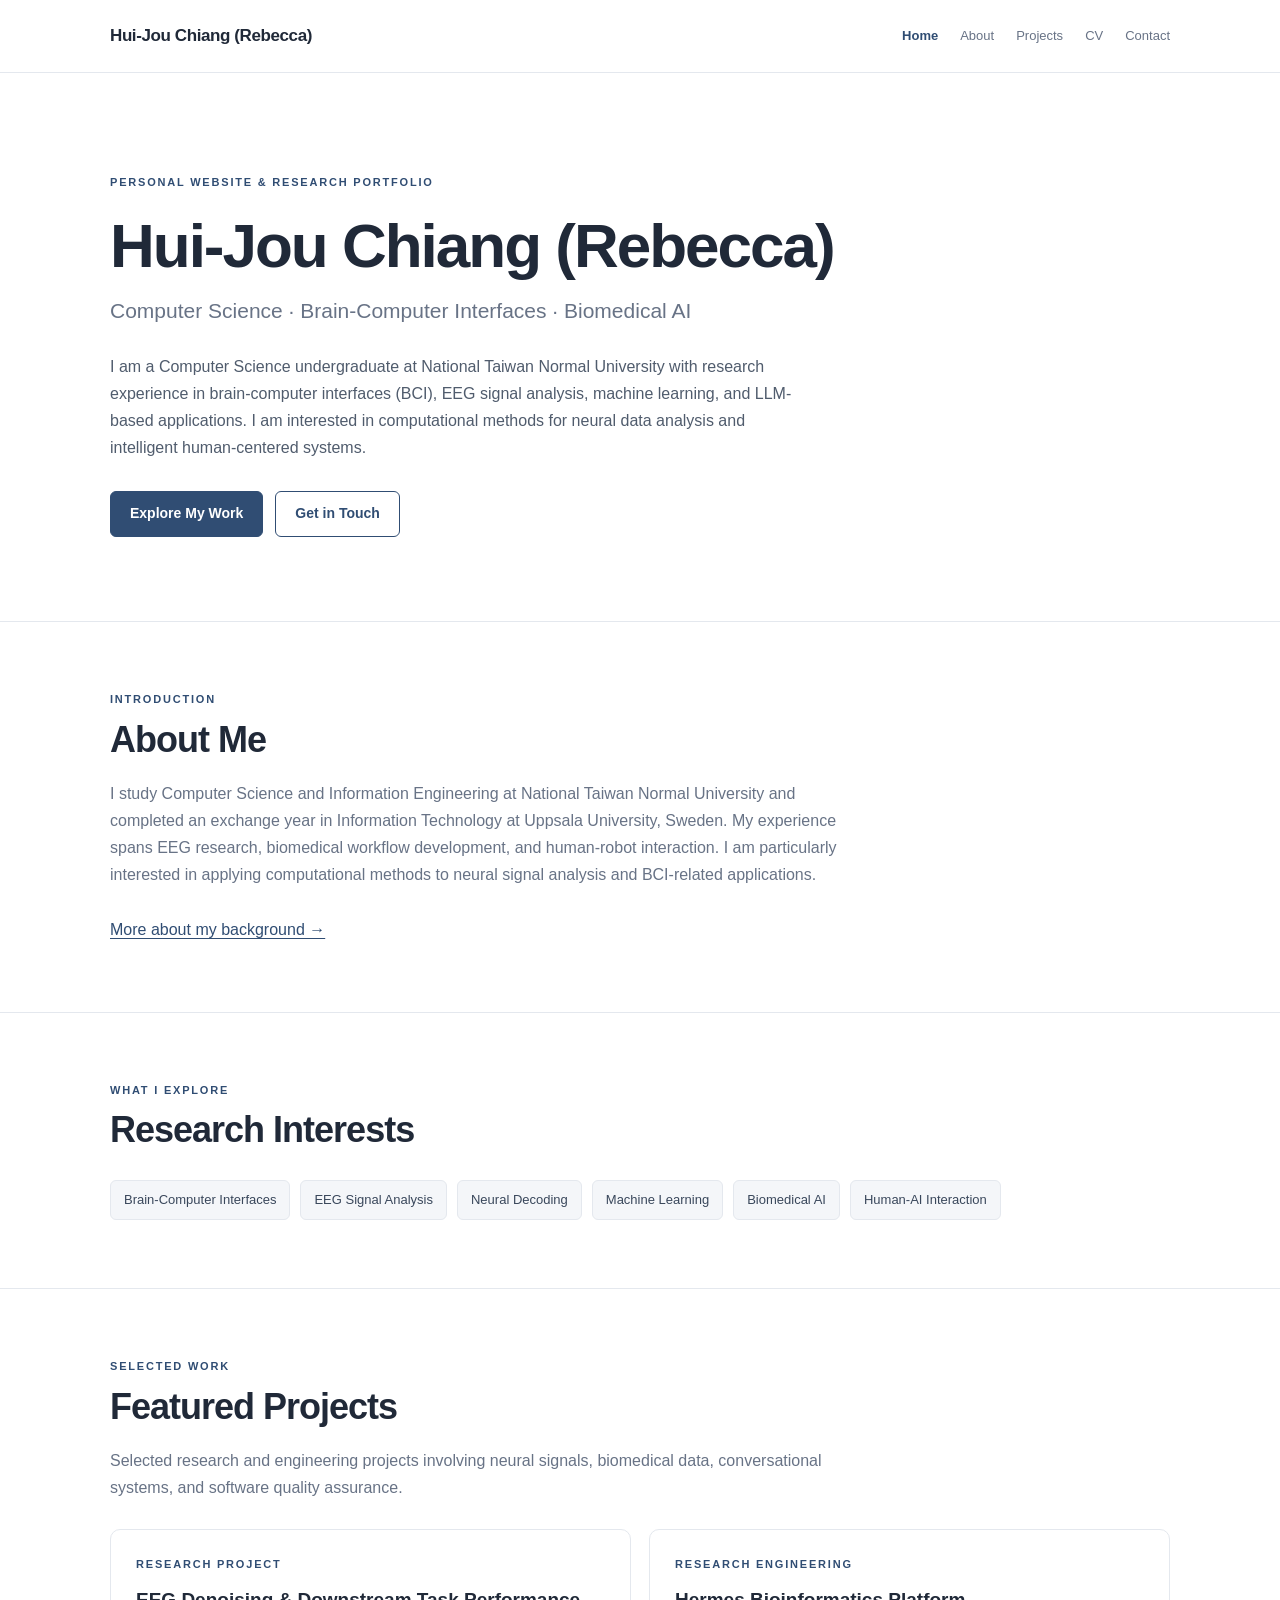
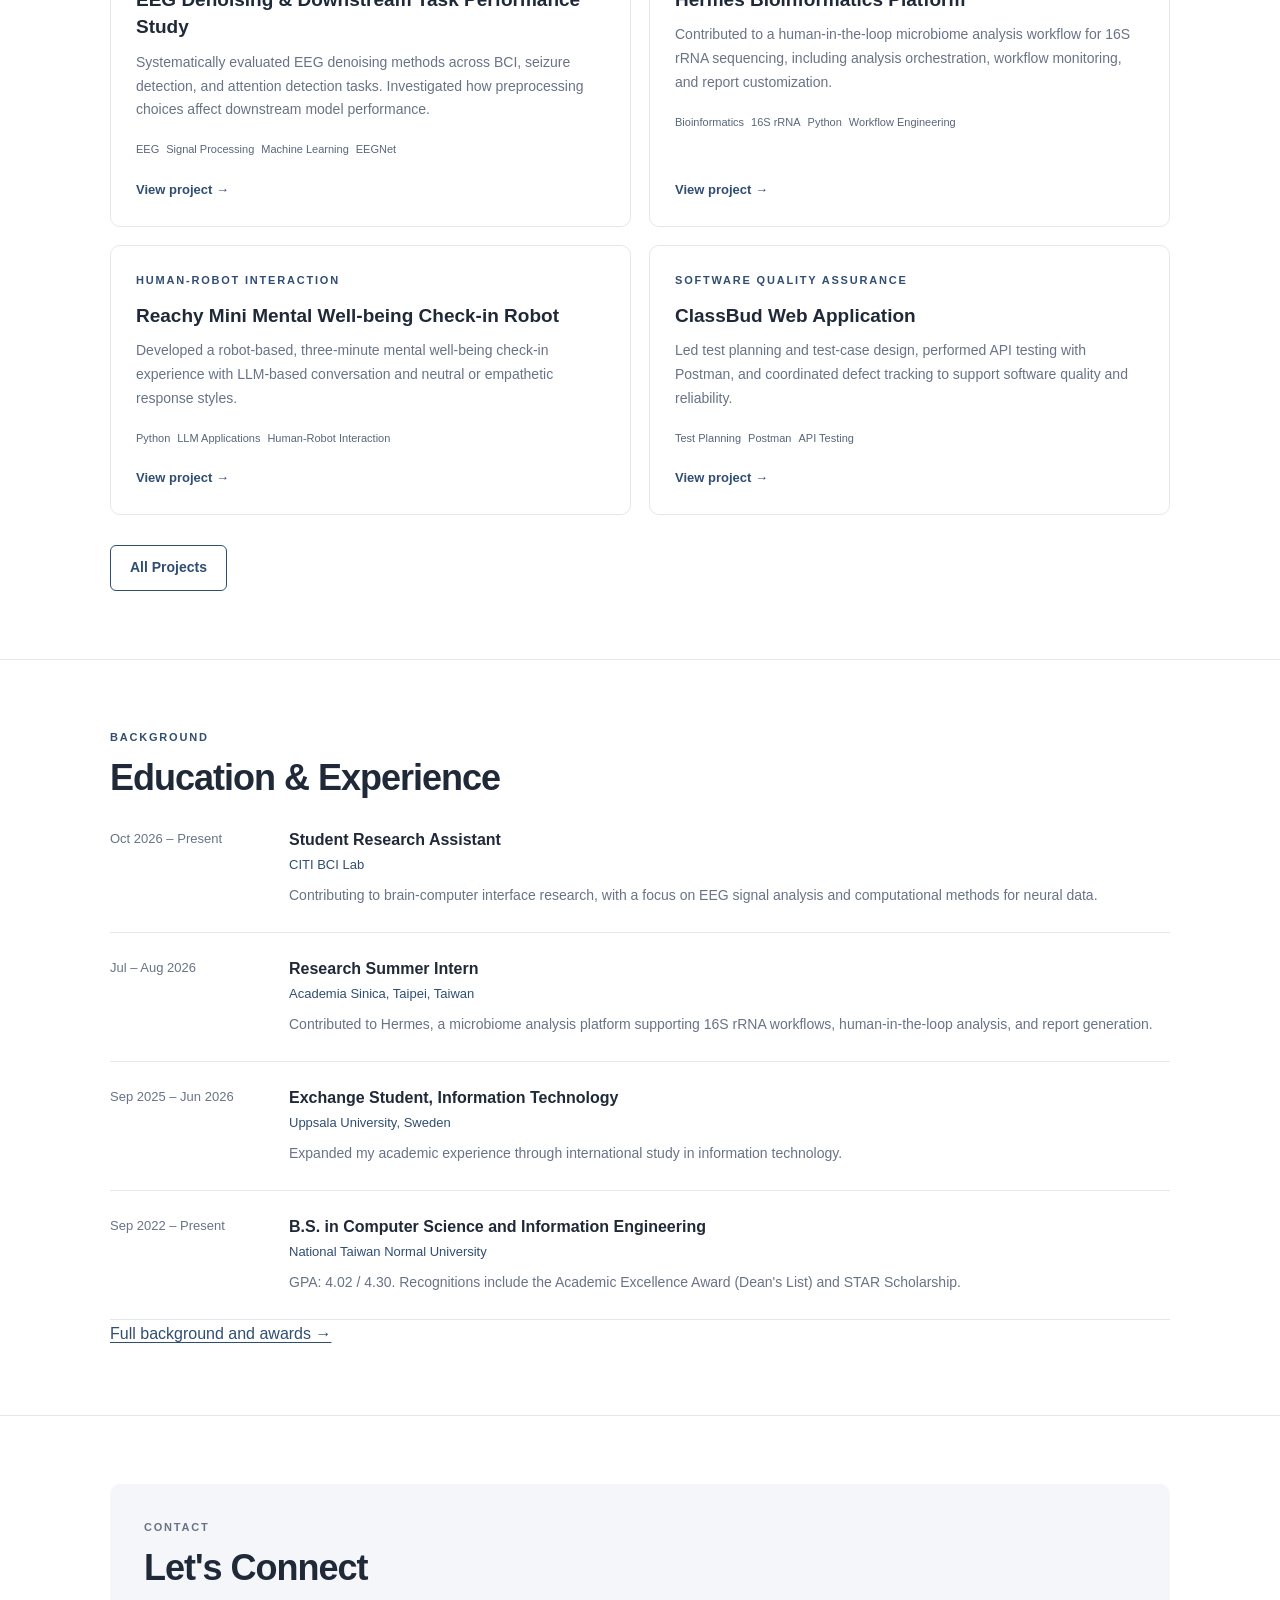
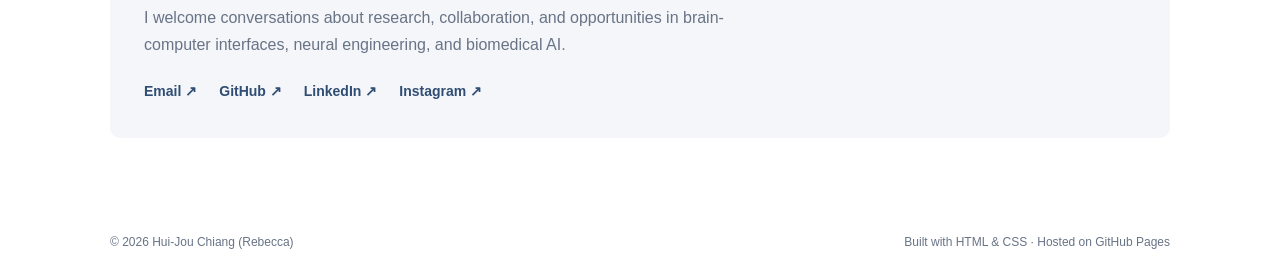
==== commit 1c543c7f: "Revise HTML metadata and content for clarity Updated meta tags and content in index.html to reflect " ====
--- a/index.html
+++ b/index.html
@@ -1,83 +1,372 @@
 <!DOCTYPE html>
 <html lang="en">
 <head>
-  <meta charset="UTF-8">
-  <meta name="viewport" content="width=device-width, initial-scale=1.0">
-  <meta name="description" content="Hui-Jou Chiang (Rebecca) — Computer science student interested in neural engineering, brain-computer interfaces, and biomedical AI.">
-  <meta name="author" content="Hui-Jou Chiang (Rebecca)">
-  <title>Home | Hui-Jou Chiang (Rebecca)</title>
-  <link rel="stylesheet" href="assets/css/style.css">
+    <meta charset="UTF-8">
+    <meta name="viewport" content="width=device-width, initial-scale=1.0">
+
+    <meta name="description"
+          content="Hui-Jou Chiang (Rebecca) — Computer science student interested in brain-computer interfaces, EEG signal analysis, neural engineering, and biomedical AI.">
+
+    <meta name="author" content="Hui-Jou Chiang (Rebecca)">
+
+    <title>Home | Hui-Jou Chiang (Rebecca)</title>
+
+    <link rel="stylesheet" href="assets/css/style.css">
 </head>
+
 <body>
-
-<nav class="navbar">
-  <div class="container nav-inner">
-    <a class="logo" href="index.html">Hui-Jou Chiang (Rebecca)</a>
-    <div class="nav-links">
-      <a href="index.html" aria-current="page">Home</a>
-      <a href="about.html" >About</a>
-      <a href="projects.html" >Projects</a>
-      <a href="cv.html" >CV</a>
-      <a href="index.html#contact">Contact</a>
-    </div>
-  </div>
-</nav>
-
-<main>
-
-<header class="hero container" id="home">
-  <div class="eyebrow">Personal Website &amp; Research Portfolio</div>
-  <h1>Hui-Jou Chiang (Rebecca)</h1>
-  <p class="hero-subtitle">Computer Science · Neural Engineering · Biomedical AI</p>
-  <p class="hero-description">I am a computer science undergraduate at National Taiwan Normal University with interests in neural signal processing, brain-computer interfaces, and machine learning for biomedical applications. I enjoy building computational tools and investigating how they can support research and real-world healthcare needs.</p>
-  <div class="hero-actions">
-    <a class="button button-primary" href="projects.html">Explore My Work</a>
-    <a class="button button-secondary" href="assets/files/Rebecca_Chiang_CV.pdf">View CV (PDF)</a>
-  </div>
-</header>
-<section id="about"><div class="container">
-  <p class="section-label">Introduction</p><h2>About Me</h2>
-  <p class="section-description">I study Computer Science and Information Engineering at National Taiwan Normal University and spent an exchange year at Uppsala University in Sweden. My experience spans EEG research, biomedical workflow engineering, and human-centered interactive systems. I am especially interested in connecting machine learning with neural and clinical applications.</p>
-  <a class="text-link" href="about.html">More about my background →</a>
-</div></section>
-<section id="research"><div class="container">
-  <p class="section-label">What I Explore</p><h2>Research Interests</h2>
-  <div class="interest-list">
-    <span class="interest">Brain-Computer Interfaces</span><span class="interest">EEG Signal Processing</span><span class="interest">Neural Decoding</span><span class="interest">Biomedical AI</span><span class="interest">Machine Learning</span><span class="interest">Human-AI Interaction</span>
-  </div>
-</div></section>
-<section id="projects"><div class="container">
-  <p class="section-label">Selected Work</p><h2>Featured Projects</h2>
-  <p class="section-description">Selected research and engineering projects across neural signals, biomedical data, and interactive systems.</p>
-  <div class="project-grid">
-    <article class="project-card"><div class="project-type">Research Project</div><h3>EEG Denoising and Downstream Task Performance</h3><p>Evaluated how EEG denoising methods influence downstream classification, including attention-state detection.</p><div class="project-tags"><span>EEG</span><span>Signal Processing</span><span>Machine Learning</span></div><a class="card-link" href="projects/eeg-denoising.html">View project →</a></article>
-    <article class="project-card"><div class="project-type">Research Engineering</div><h3>Microbiome Analysis with Hermes</h3><p>Built parts of a natural-language-driven 16S rRNA analysis workflow, integrating analytical tools, reports, and user interfaces.</p><div class="project-tags"><span>Bioinformatics</span><span>Python</span><span>Workflow Engineering</span></div><a class="card-link" href="projects/hermes.html">View project →</a></article>
-    <article class="project-card"><div class="project-type">Human-Robot Interaction</div><h3>Reachy Mini: Conversational Check-in</h3><p>Designed dialogue flows and response styles for a robot-based emotional check-in experience.</p><div class="project-tags"><span>Python</span><span>LLM</span><span>HRI</span></div><a class="card-link" href="projects/reachy-mini.html">View project →</a></article>
-    <article class="project-card"><div class="project-type">Software Quality Assurance</div><h3>ClassBud Platform Testing</h3><p>Planned and executed functional and API testing for a parent-teacher-student platform.</p><div class="project-tags"><span>Testing</span><span>Postman</span><span>API</span></div><a class="card-link" href="projects/classbud.html">View project →</a></article>
-  </div>
-  <div class="hero-actions"><a class="button button-secondary" href="projects.html">All Projects</a></div>
-</div></section>
-<section id="experience"><div class="container">
-  <p class="section-label">Background</p><h2>Education &amp; Experience</h2>
-  <div class="timeline">
-    <div class="timeline-item"><div class="timeline-date">Jul – Aug 2026</div><div><h3 class="timeline-title">Research Intern</h3><div class="timeline-place">Institute of Information Science, Academia Sinica</div><p class="timeline-description">Contributed to Hermes, a human-in-the-loop microbiome analysis workflow for 16S rRNA data.</p></div></div>
-    <div class="timeline-item"><div class="timeline-date">Sep 2025 – Jun 2026</div><div><h3 class="timeline-title">Exchange Student, Information Technology</h3><div class="timeline-place">Uppsala University, Sweden</div><p class="timeline-description">Expanded my academic experience in an international computer science environment.</p></div></div>
-    <div class="timeline-item"><div class="timeline-date">Sep 2022 – Present</div><div><h3 class="timeline-title">B.S. in Computer Science and Information Engineering</h3><div class="timeline-place">National Taiwan Normal University</div><p class="timeline-description">GPA: 4.02 / 4.30 · Outstanding Freshman Entrance Scholarship, Book Award, and STAR Scholarship.</p></div></div>
-  </div>
-  <a class="text-link" href="about.html">Full background and awards →</a>
-</div></section>
-<section id="contact"><div class="container"><div class="contact-panel">
-  <p class="section-label">Contact</p><h2>Let's Connect</h2>
-  <p>I welcome conversations about research, collaboration, and opportunities at the intersection of computing, neuroscience, and healthcare.</p>
-  <div class="contact-links">
-    <a href="mailto:rebeccawork1192@gmail.com">Email ↗</a>
-    <a href="https://github.com/snowflake1111" target="_blank" rel="noopener noreferrer">GitHub ↗</a>
-    <a href="https://www.linkedin.com/in/hui-jou-chiang-942904292/" target="_blank" rel="noopener noreferrer">LinkedIn ↗</a>
-    <a href="https://www.instagram.com/snowflake111192/" target="_blank" rel="noopener noreferrer">Instagram ↗</a>
-  </div>
-</div></div></section>
-
-</main>
-<footer><div class="container footer-inner"><span>© 2026 Hui-Jou Chiang (Rebecca)</span><span>Built with HTML &amp; CSS · Hosted on GitHub Pages</span></div></footer>
+    <nav class="navbar">
+        <div class="container nav-inner">
+            <a class="logo" href="index.html">Hui-Jou Chiang (Rebecca)</a>
+
+            <div class="nav-links">
+                <a href="index.html" aria-current="page">Home</a>
+                <a href="about.html">About</a>
+                <a href="projects.html">Projects</a>
+                <a href="cv.html">CV</a>
+                <a href="#contact">Contact</a>
+            </div>
+        </div>
+    </nav>
+
+    <main>
+        <!-- Hero -->
+        <header class="hero container" id="home">
+            <div class="eyebrow">Personal Website &amp; Research Portfolio</div>
+
+            <h1>Hui-Jou Chiang (Rebecca)</h1>
+
+            <p class="hero-subtitle">
+                Computer Science · Brain-Computer Interfaces · Biomedical AI
+            </p>
+
+            <p class="hero-description">
+                I am a Computer Science undergraduate at National Taiwan
+                Normal University with research experience in brain-computer
+                interfaces (BCI), EEG signal analysis, machine learning,
+                and LLM-based applications. I am interested in computational
+                methods for neural data analysis and intelligent
+                human-centered systems.
+            </p>
+
+            <div class="hero-actions">
+                <a class="button button-primary" href="projects.html">
+                    Explore My Work
+                </a>
+                <a class="button button-secondary" href="#contact">
+                    Get in Touch
+                </a>
+            </div>
+        </header>
+
+        <!-- About -->
+        <section id="about">
+            <div class="container">
+                <p class="section-label">Introduction</p>
+                <h2>About Me</h2>
+
+                <p class="section-description">
+                    I study Computer Science and Information Engineering
+                    at National Taiwan Normal University and completed an
+                    exchange year in Information Technology at Uppsala
+                    University, Sweden. My experience spans EEG research,
+                    biomedical workflow development, and human-robot
+                    interaction. I am particularly interested in applying
+                    computational methods to neural signal analysis and
+                    BCI-related applications.
+                </p>
+
+                <a class="text-link" href="about.html">
+                    More about my background →
+                </a>
+            </div>
+        </section>
+
+        <!-- Research Interests -->
+        <section id="research">
+            <div class="container">
+                <p class="section-label">What I Explore</p>
+                <h2>Research Interests</h2>
+
+                <div class="interest-list">
+                    <span class="interest">Brain-Computer Interfaces</span>
+                    <span class="interest">EEG Signal Analysis</span>
+                    <span class="interest">Neural Decoding</span>
+                    <span class="interest">Machine Learning</span>
+                    <span class="interest">Biomedical AI</span>
+                    <span class="interest">Human-AI Interaction</span>
+                </div>
+            </div>
+        </section>
+
+        <!-- Featured Projects -->
+        <section id="projects">
+            <div class="container">
+                <p class="section-label">Selected Work</p>
+                <h2>Featured Projects</h2>
+
+                <p class="section-description">
+                    Selected research and engineering projects involving
+                    neural signals, biomedical data, conversational systems,
+                    and software quality assurance.
+                </p>
+
+                <div class="project-grid">
+                    <article class="project-card">
+                        <div class="project-type">Research Project</div>
+
+                        <h3>
+                            EEG Denoising &amp; Downstream Task Performance Study
+                        </h3>
+
+                        <p>
+                            Systematically evaluated EEG denoising methods
+                            across BCI, seizure detection, and attention
+                            detection tasks. Investigated how preprocessing
+                            choices affect downstream model performance.
+                        </p>
+
+                        <div class="project-tags">
+                            <span>EEG</span>
+                            <span>Signal Processing</span>
+                            <span>Machine Learning</span>
+                            <span>EEGNet</span>
+                        </div>
+
+                        <a class="card-link" href="projects/eeg-denoising.html">
+                            View project →
+                        </a>
+                    </article>
+
+                    <article class="project-card">
+                        <div class="project-type">Research Engineering</div>
+
+                        <h3>Hermes Bioinformatics Platform</h3>
+
+                        <p>
+                            Contributed to a human-in-the-loop microbiome
+                            analysis workflow for 16S rRNA sequencing,
+                            including analysis orchestration, workflow
+                            monitoring, and report customization.
+                        </p>
+
+                        <div class="project-tags">
+                            <span>Bioinformatics</span>
+                            <span>16S rRNA</span>
+                            <span>Python</span>
+                            <span>Workflow Engineering</span>
+                        </div>
+
+                        <a class="card-link" href="projects/hermes.html">
+                            View project →
+                        </a>
+                    </article>
+
+                    <article class="project-card">
+                        <div class="project-type">Human-Robot Interaction</div>
+
+                        <h3>
+                            Reachy Mini Mental Well-being Check-in Robot
+                        </h3>
+
+                        <p>
+                            Developed a robot-based, three-minute mental
+                            well-being check-in experience with LLM-based
+                            conversation and neutral or empathetic response
+                            styles.
+                        </p>
+
+                        <div class="project-tags">
+                            <span>Python</span>
+                            <span>LLM Applications</span>
+                            <span>Human-Robot Interaction</span>
+                        </div>
+
+                        <a class="card-link" href="projects/reachy-mini.html">
+                            View project →
+                        </a>
+                    </article>
+
+                    <article class="project-card">
+                        <div class="project-type">Software Quality Assurance</div>
+
+                        <h3>ClassBud Web Application</h3>
+
+                        <p>
+                            Led test planning and test-case design, performed
+                            API testing with Postman, and coordinated defect
+                            tracking to support software quality and
+                            reliability.
+                        </p>
+
+                        <div class="project-tags">
+                            <span>Test Planning</span>
+                            <span>Postman</span>
+                            <span>API Testing</span>
+                        </div>
+
+                        <a class="card-link" href="projects/classbud.html">
+                            View project →
+                        </a>
+                    </article>
+                </div>
+
+                <div class="hero-actions">
+                    <a class="button button-secondary" href="projects.html">
+                        All Projects
+                    </a>
+                </div>
+            </div>
+        </section>
+
+        <!-- Education and Experience -->
+        <section id="experience">
+            <div class="container">
+                <p class="section-label">Background</p>
+                <h2>Education &amp; Experience</h2>
+
+                <div class="timeline">
+                    <div class="timeline-item">
+                        <div class="timeline-date">
+                            Oct 2026 – Present
+                        </div>
+
+                        <div>
+                            <h3 class="timeline-title">
+                                Student Research Assistant
+                            </h3>
+
+                            <div class="timeline-place">
+                                CITI BCI Lab
+                            </div>
+
+                            <p class="timeline-description">
+                                Contributing to brain-computer interface
+                                research, with a focus on EEG signal analysis
+                                and computational methods for neural data.
+                            </p>
+                        </div>
+                    </div>
+
+                    <div class="timeline-item">
+                        <div class="timeline-date">
+                            Jul – Aug 2026
+                        </div>
+
+                        <div>
+                            <h3 class="timeline-title">
+                                Research Summer Intern
+                            </h3>
+
+                            <div class="timeline-place">
+                                Academia Sinica, Taipei, Taiwan
+                            </div>
+
+                            <p class="timeline-description">
+                                Contributed to Hermes, a microbiome analysis
+                                platform supporting 16S rRNA workflows,
+                                human-in-the-loop analysis, and report
+                                generation.
+                            </p>
+                        </div>
+                    </div>
+
+                    <div class="timeline-item">
+                        <div class="timeline-date">
+                            Sep 2025 – Jun 2026
+                        </div>
+
+                        <div>
+                            <h3 class="timeline-title">
+                                Exchange Student, Information Technology
+                            </h3>
+
+                            <div class="timeline-place">
+                                Uppsala University, Sweden
+                            </div>
+
+                            <p class="timeline-description">
+                                Expanded my academic experience through
+                                international study in information technology.
+                            </p>
+                        </div>
+                    </div>
+
+                    <div class="timeline-item">
+                        <div class="timeline-date">
+                            Sep 2022 – Present
+                        </div>
+
+                        <div>
+                            <h3 class="timeline-title">
+                                B.S. in Computer Science and Information Engineering
+                            </h3>
+
+                            <div class="timeline-place">
+                                National Taiwan Normal University
+                            </div>
+
+                            <p class="timeline-description">
+                                GPA: 4.02 / 4.30. Recognitions include the
+                                Academic Excellence Award (Dean's List)
+                                and STAR Scholarship.
+                            </p>
+                        </div>
+                    </div>
+                </div>
+
+                <a class="text-link" href="about.html">
+                    Full background and awards →
+                </a>
+            </div>
+        </section>
+
+        <!-- Contact -->
+        <section id="contact">
+            <div class="container">
+                <div class="contact-panel">
+                    <p class="section-label">Contact</p>
+                    <h2>Let's Connect</h2>
+
+                    <p>
+                        I welcome conversations about research,
+                        collaboration, and opportunities in brain-computer
+                        interfaces, neural engineering, and biomedical AI.
+                    </p>
+
+                    <div class="contact-links">
+                        <a href="mailto:rebeccawork1192@gmail.com">
+                            Email ↗
+                        </a>
+
+                        <a href="https://github.com/snowflake1111"
+                           target="_blank"
+                           rel="noopener noreferrer">
+                            GitHub ↗
+                        </a>
+
+                        <a href="https://www.linkedin.com/in/hui-jou-chiang-942904292/"
+                           target="_blank"
+                           rel="noopener noreferrer">
+                            LinkedIn ↗
+                        </a>
+
+                        <a href="https://www.instagram.com/snowflake111192/"
+                           target="_blank"
+                           rel="noopener noreferrer">
+                            Instagram ↗
+                        </a>
+                    </div>
+                </div>
+            </div>
+        </section>
+    </main>
+
+    <footer>
+        <div class="container footer-inner">
+            <span>© 2026 Hui-Jou Chiang (Rebecca)</span>
+            <span>Built with HTML &amp; CSS · Hosted on GitHub Pages</span>
+        </div>
+    </footer>
 </body>
 </html>
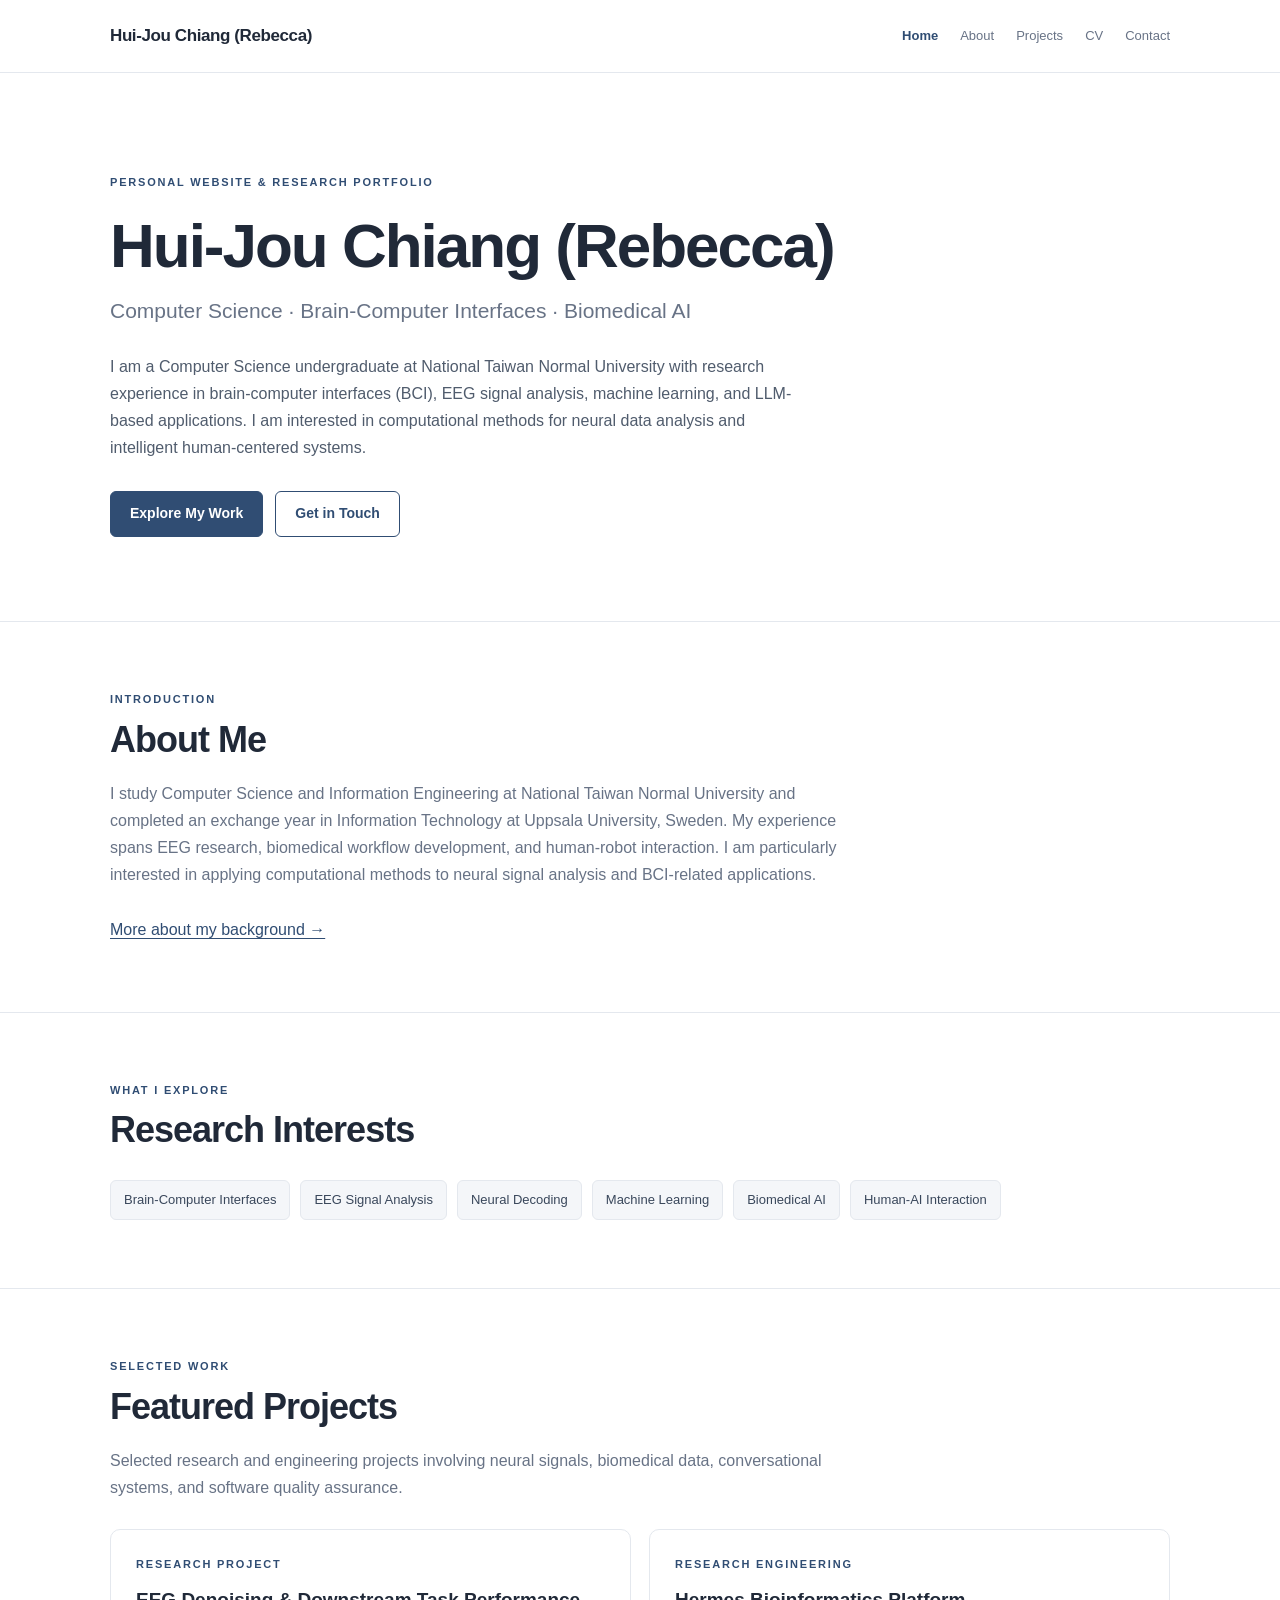
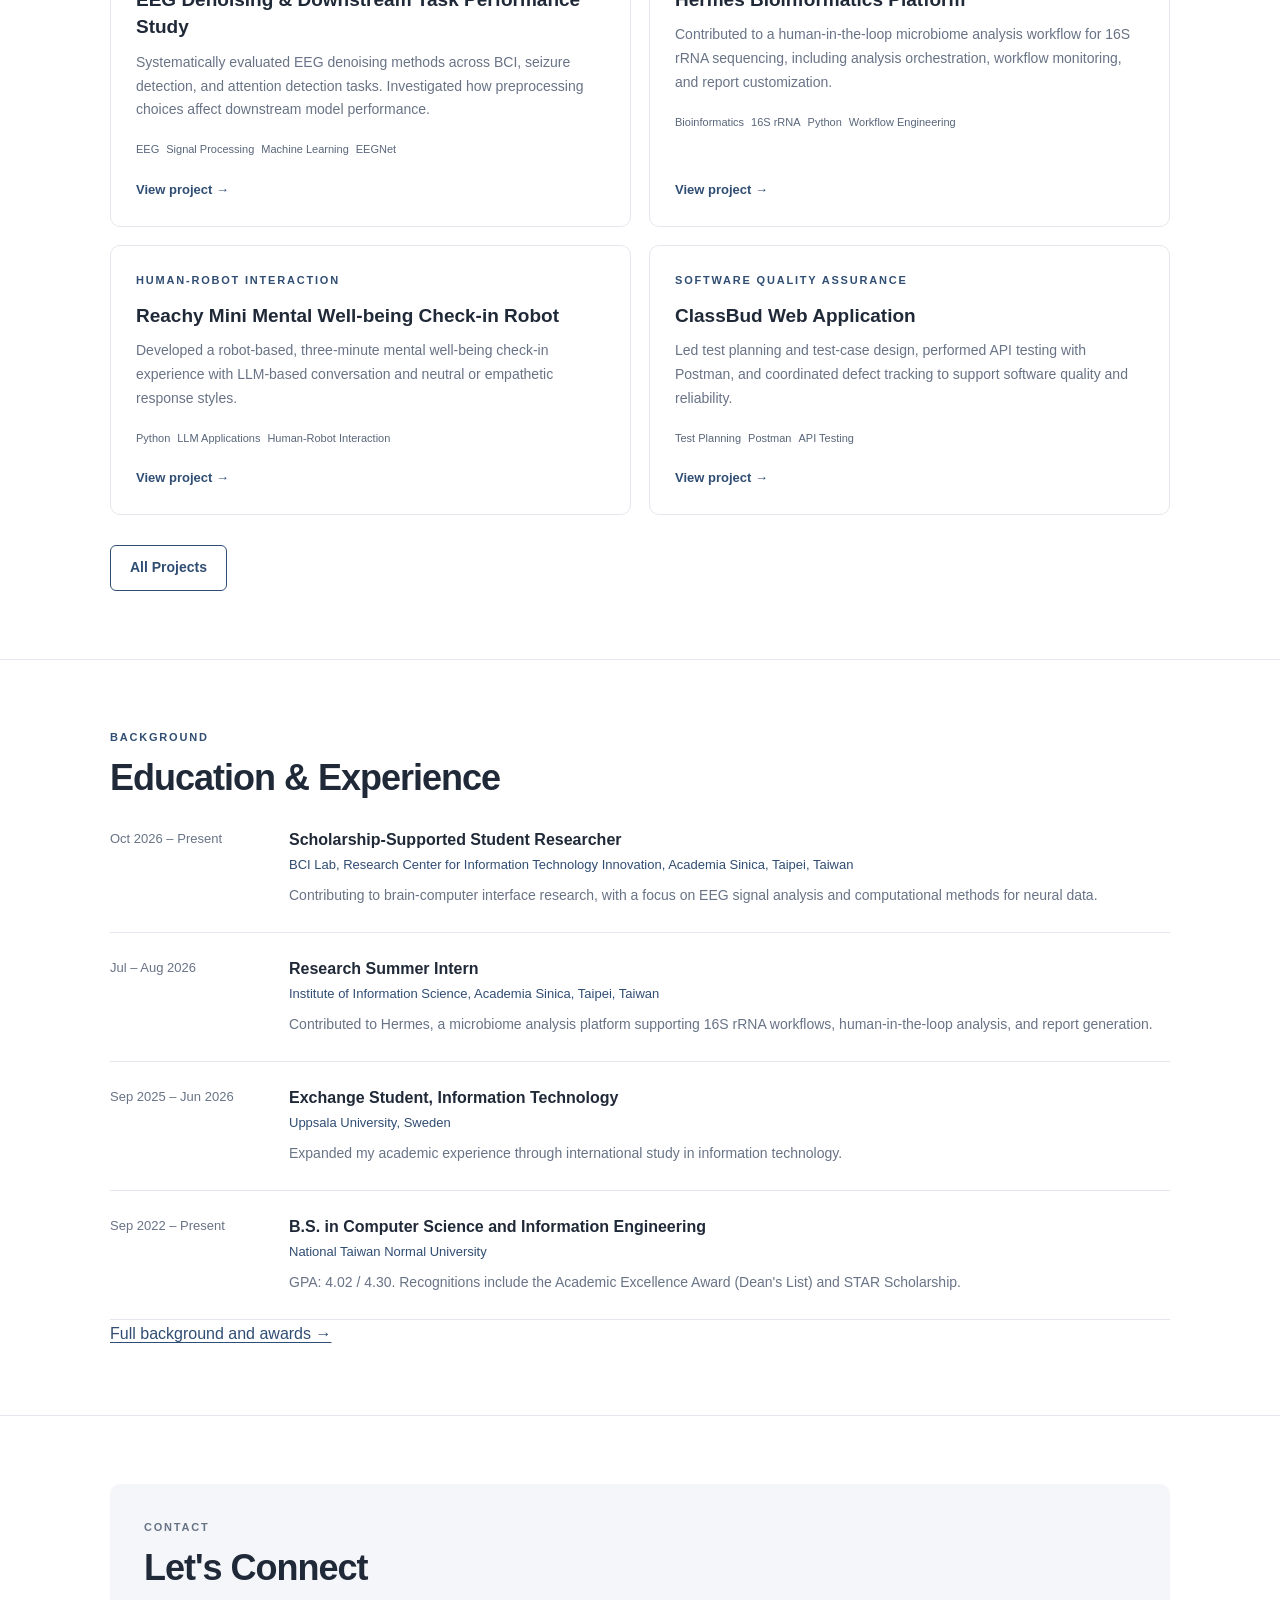
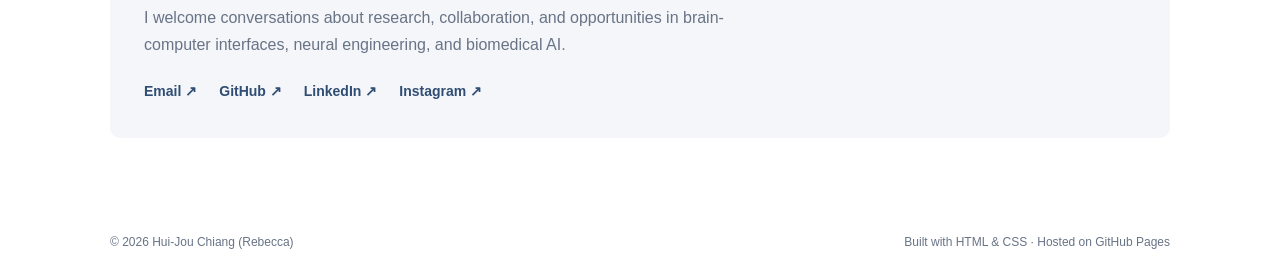
==== commit caa26f96: "Update job titles and locations in index.html" ====
--- a/index.html
+++ b/index.html
@@ -233,11 +233,11 @@
 
                         <div>
                             <h3 class="timeline-title">
-                                Student Research Assistant
+                                Scholarship-Supported Student Researcher
                             </h3>
 
                             <div class="timeline-place">
-                                CITI BCI Lab
+                                BCI Lab, Research Center for Information Technology Innovation, Academia Sinica, Taipei, Taiwan
                             </div>
 
                             <p class="timeline-description">
@@ -259,7 +259,7 @@
                             </h3>
 
                             <div class="timeline-place">
-                                Academia Sinica, Taipei, Taiwan
+                                Institute of Information Science, Academia Sinica, Taipei, Taiwan
                             </div>
 
                             <p class="timeline-description">
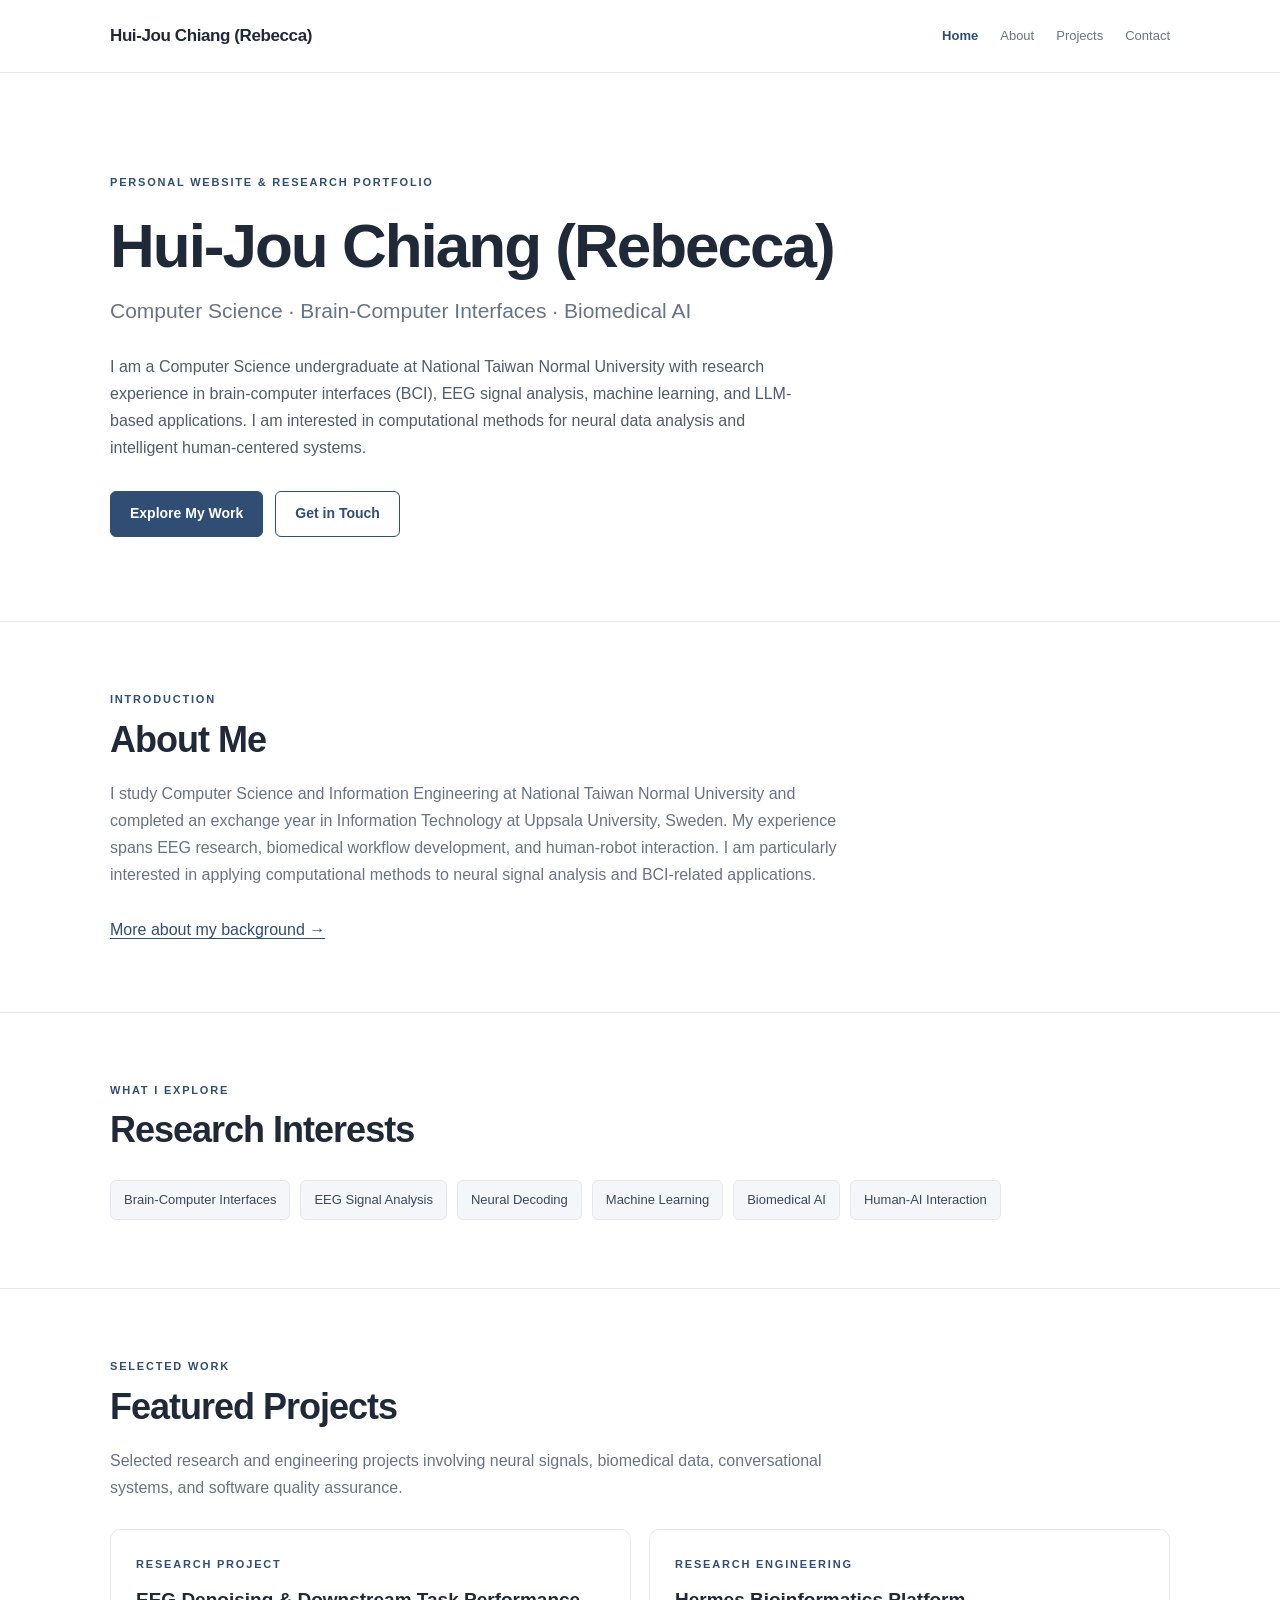
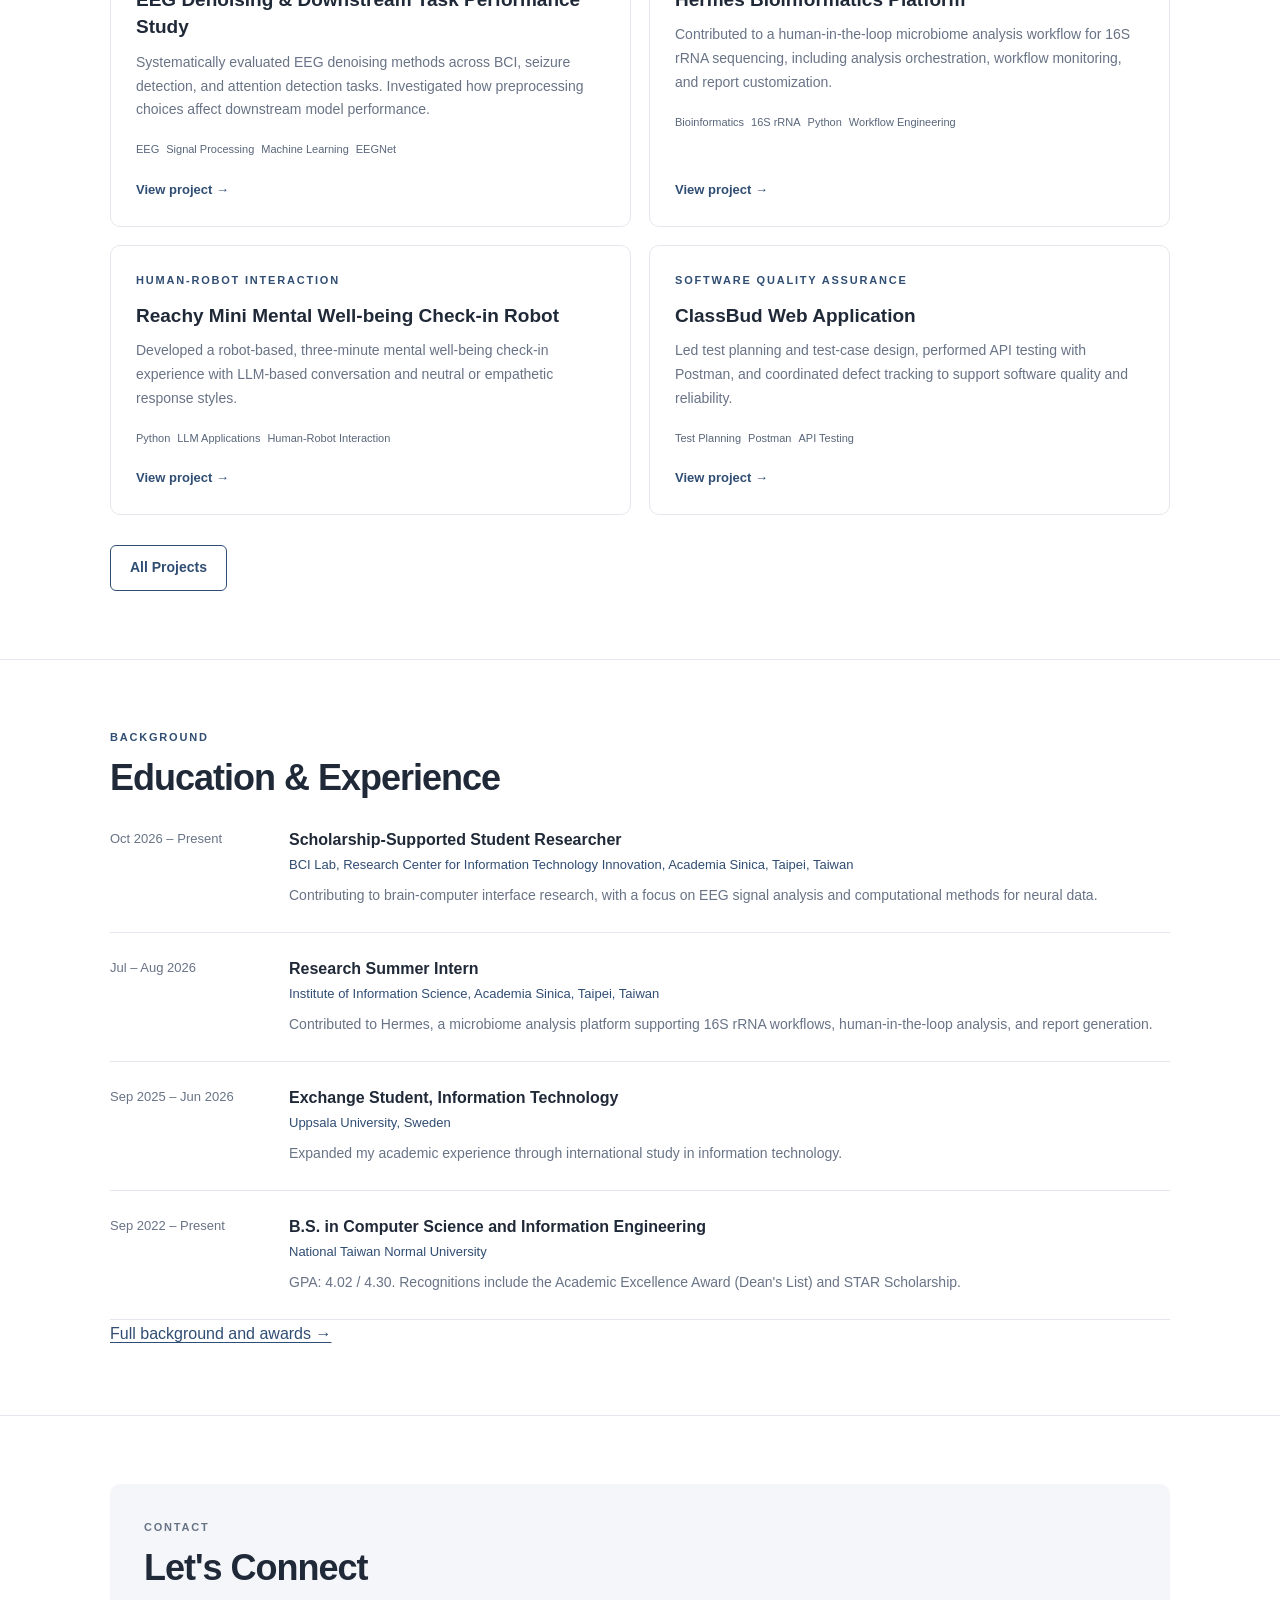
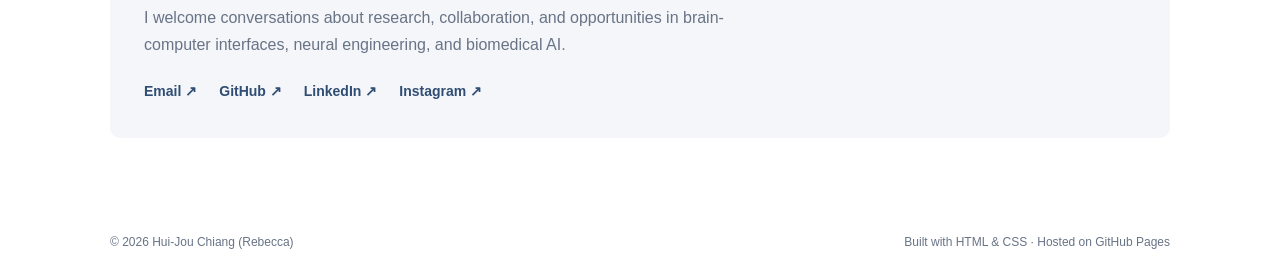
==== commit 4798255a: "Remove CV link from navigation" ====
--- a/index.html
+++ b/index.html
@@ -23,7 +23,6 @@
                 <a href="index.html" aria-current="page">Home</a>
                 <a href="about.html">About</a>
                 <a href="projects.html">Projects</a>
-                <a href="cv.html">CV</a>
                 <a href="#contact">Contact</a>
             </div>
         </div>
--- a/assets/css/style.css
+++ b/assets/css/style.css
@@ -1,3 +1,4 @@
+
 :root {
     --background: #ffffff;
     --surface: #f4f6f9;
@@ -7,104 +8,580 @@
     --border: #e4e8ee;
     --max-width: 1060px;
 }
-* { box-sizing: border-box; }
-html { scroll-behavior: smooth; scroll-padding-top: 90px; }
+
+* {
+    box-sizing: border-box;
+}
+
+html {
+    scroll-behavior: smooth;
+    scroll-padding-top: 90px;
+}
+
 body {
-    margin: 0; background: var(--background); color: var(--text);
+    margin: 0;
+    background: var(--background);
+    color: var(--text);
     font-family: -apple-system, BlinkMacSystemFont, "Segoe UI", Roboto,
                  "Helvetica Neue", Arial, sans-serif;
-    line-height: 1.7; -webkit-font-smoothing: antialiased;
-}
-a { color: inherit; text-decoration: none; }
-a:focus-visible { outline: 2px solid var(--accent); outline-offset: 4px; }
-.container { width: min(var(--max-width), calc(100% - 48px)); margin: 0 auto; }
+    line-height: 1.7;
+    -webkit-font-smoothing: antialiased;
+}
+
+a {
+    color: inherit;
+    text-decoration: none;
+}
+
+a:focus-visible {
+    outline: 2px solid var(--accent);
+    outline-offset: 4px;
+}
+
+.container {
+    width: min(var(--max-width), calc(100% - 48px));
+    margin: 0 auto;
+}
+
+/* Navigation */
 .navbar {
-    position: sticky; top: 0; z-index: 10;
-    background: rgba(255,255,255,.94); border-bottom: 1px solid var(--border);
+    position: sticky;
+    top: 0;
+    z-index: 10;
+    background: rgba(255, 255, 255, .94);
+    border-bottom: 1px solid var(--border);
     backdrop-filter: blur(12px);
 }
+
 .nav-inner {
-    min-height: 72px; display: flex; align-items: center;
-    justify-content: space-between; gap: 24px;
-}
-.logo { font-size: 17px; font-weight: 700; letter-spacing: -.4px; white-space: nowrap; }
-.nav-links { display: flex; align-items: center; gap: 22px; font-size: 13px; color: var(--muted); }
-.nav-links a:hover, .nav-links a[aria-current="page"] { color: var(--accent); }
-.nav-links a[aria-current="page"] { font-weight: 700; }
-.hero { padding: 100px 0 84px; }
-.eyebrow, .section-label, .project-type {
-    color: var(--accent); font-size: 11px; font-weight: 700;
-    letter-spacing: 1.8px; text-transform: uppercase;
-}
-h1 { margin: 18px 0 12px; font-size: clamp(36px, 6vw, 62px); line-height: 1.15; letter-spacing: -2px; }
-.hero-subtitle { margin: 0; color: var(--muted); font-size: clamp(16px, 2.5vw, 21px); }
-.hero-description { max-width: 690px; margin-top: 24px; color: #505c6d; font-size: 16px; }
-.hero-actions { display: flex; flex-wrap: wrap; gap: 12px; margin-top: 30px; }
+    min-height: 72px;
+    display: flex;
+    align-items: center;
+    justify-content: space-between;
+    gap: 24px;
+}
+
+.logo {
+    font-size: 17px;
+    font-weight: 700;
+    letter-spacing: -.4px;
+    white-space: nowrap;
+}
+
+.nav-links {
+    display: flex;
+    align-items: center;
+    gap: 22px;
+    font-size: 13px;
+    color: var(--muted);
+}
+
+.nav-links a:hover,
+.nav-links a[aria-current="page"] {
+    color: var(--accent);
+}
+
+.nav-links a[aria-current="page"] {
+    font-weight: 700;
+}
+
+/* Hero */
+.hero {
+    padding: 100px 0 84px;
+}
+
+.eyebrow,
+.section-label,
+.project-type {
+    color: var(--accent);
+    font-size: 11px;
+    font-weight: 700;
+    letter-spacing: 1.8px;
+    text-transform: uppercase;
+}
+
+h1 {
+    margin: 18px 0 12px;
+    font-size: clamp(36px, 6vw, 62px);
+    line-height: 1.15;
+    letter-spacing: -2px;
+}
+
+.hero-subtitle {
+    margin: 0;
+    color: var(--muted);
+    font-size: clamp(16px, 2.5vw, 21px);
+}
+
+.hero-description {
+    max-width: 690px;
+    margin-top: 24px;
+    color: #505c6d;
+    font-size: 16px;
+}
+
+.hero-actions {
+    display: flex;
+    flex-wrap: wrap;
+    gap: 12px;
+    margin-top: 30px;
+}
+
+/* Buttons */
 .button {
-    display: inline-flex; align-items: center; justify-content: center;
-    min-height: 44px; padding: 10px 19px; border: 1px solid var(--accent);
-    border-radius: 6px; font-size: 14px; font-weight: 600;
+    display: inline-flex;
+    align-items: center;
+    justify-content: center;
+    min-height: 44px;
+    padding: 10px 19px;
+    border: 1px solid var(--accent);
+    border-radius: 6px;
+    font-size: 14px;
+    font-weight: 600;
     transition: background .2s, color .2s;
 }
-.button-primary { background: var(--accent); color: white; }
-.button-primary:hover { background: #203955; }
-.button-secondary { color: var(--accent); }
-.button-secondary:hover { background: var(--surface); }
-section { padding: 68px 0; border-top: 1px solid var(--border); }
-.section-label { margin: 0 0 8px; }
-h2 { margin: 0 0 26px; font-size: clamp(28px, 4vw, 36px); line-height: 1.3; letter-spacing: -1px; }
-h3 { margin: 12px 0 10px; font-size: 19px; line-height: 1.45; }
-p { margin-top: 0; }
-.section-description { max-width: 740px; margin-top: -10px; margin-bottom: 28px; color: var(--muted); }
-.interest-list, .project-tags, .inline-links { display: flex; flex-wrap: wrap; gap: 10px; }
-.interest { padding: 8px 13px; border: 1px solid var(--border); border-radius: 6px; background: var(--surface); color: #39475b; font-size: 13px; }
-.project-grid { display: grid; grid-template-columns: repeat(2, minmax(0, 1fr)); gap: 18px; }
-.project-card { display: flex; flex-direction: column; align-items: flex-start; padding: 25px; border: 1px solid var(--border); border-radius: 10px; background: white; transition: border-color .2s, transform .2s; }
-.project-card:hover { border-color: #aab9cb; transform: translateY(-3px); }
-.project-card p { margin: 0; color: var(--muted); font-size: 14px; }
-.project-tags { gap: 7px; margin-top: 18px; }
-.project-tags span { color: #58667a; font-size: 11px; }
-.card-link { margin-top: auto; padding-top: 20px; color: var(--accent); font-size: 13px; font-weight: 700; }
-.timeline { display: grid; gap: 0; }
-.timeline-item { display: grid; grid-template-columns: 155px minmax(0, 1fr); gap: 24px; padding: 24px 0; border-bottom: 1px solid var(--border); }
-.timeline-item:first-child { padding-top: 0; }
-.timeline-date { color: var(--muted); font-size: 13px; }
-.timeline-title { margin: 0; font-size: 16px; }
-.timeline-place { margin-top: 3px; color: var(--accent); font-size: 13px; }
-.timeline-description { margin: 8px 0 0; color: var(--muted); font-size: 14px; }
-.contact-panel { padding: 34px; border-radius: 10px; background: var(--surface); }
-.contact-panel h2 { margin-bottom: 12px; }
-.contact-panel p { max-width: 620px; color: var(--muted); }
-.contact-links { display: flex; flex-wrap: wrap; gap: 12px 22px; margin-top: 22px; color: var(--accent); font-size: 14px; font-weight: 600; }
-.contact-links a:hover, .text-link:hover { text-decoration: underline; text-underline-offset: 4px; }
-.page-hero { padding: 70px 0 48px; }
-.page-hero h1 { font-size: clamp(34px, 5vw, 48px); letter-spacing: -1.5px; }
-.content-narrow { max-width: 780px; }
-.content-narrow p, .content-narrow li { color: #505c6d; }
-.detail-section { padding: 34px 0; border-top: 1px solid var(--border); }
-.detail-section h2 { font-size: 24px; margin-bottom: 14px; }
-.detail-section h3 { font-size: 17px; }
-.detail-section ul { padding-left: 22px; }
-.detail-section li { margin: 7px 0; }
-.meta-line { color: var(--muted); font-size: 13px; margin: 0 0 20px; }
-.tag-row { display: flex; flex-wrap: wrap; gap: 8px; margin: 18px 0; }
-.tag-row span { background: var(--surface); border: 1px solid var(--border); border-radius: 5px; padding: 5px 9px; font-size: 12px; color: #58667a; }
-.notice { border-left: 3px solid var(--accent); padding: 12px 16px; background: var(--surface); color: var(--muted); font-size: 14px; }
-footer { padding: 26px 0; color: var(--muted); font-size: 12px; }
-.footer-inner { display: flex; justify-content: space-between; gap: 16px; }
-.back-link { display: inline-block; margin-top: 26px; color: var(--accent); font-size: 14px; font-weight: 600; }
-.text-link { color: var(--accent); text-decoration: underline; text-underline-offset: 3px; }
+
+.button-primary {
+    background: var(--accent);
+    color: white;
+}
+
+.button-primary:hover {
+    background: #203955;
+}
+
+.button-secondary {
+    color: var(--accent);
+}
+
+.button-secondary:hover {
+    background: var(--surface);
+}
+
+/* Sections */
+section {
+    padding: 68px 0;
+    border-top: 1px solid var(--border);
+}
+
+.section-label {
+    margin: 0 0 8px;
+}
+
+h2 {
+    margin: 0 0 26px;
+    font-size: clamp(28px, 4vw, 36px);
+    line-height: 1.3;
+    letter-spacing: -1px;
+}
+
+h3 {
+    margin: 12px 0 10px;
+    font-size: 19px;
+    line-height: 1.45;
+}
+
+p {
+    margin-top: 0;
+}
+
+.section-description {
+    max-width: 740px;
+    margin-top: -10px;
+    margin-bottom: 28px;
+    color: var(--muted);
+}
+
+/* Interests */
+.interest-list,
+.project-tags,
+.inline-links {
+    display: flex;
+    flex-wrap: wrap;
+    gap: 10px;
+}
+
+.interest {
+    padding: 8px 13px;
+    border: 1px solid var(--border);
+    border-radius: 6px;
+    background: var(--surface);
+    color: #39475b;
+    font-size: 13px;
+}
+
+/* Project cards */
+.project-grid {
+    display: grid;
+    grid-template-columns: repeat(2, minmax(0, 1fr));
+    gap: 18px;
+}
+
+.project-card {
+    display: flex;
+    flex-direction: column;
+    align-items: flex-start;
+    padding: 25px;
+    border: 1px solid var(--border);
+    border-radius: 10px;
+    background: white;
+    transition: border-color .2s, transform .2s;
+}
+
+.project-card:hover {
+    border-color: #aab9cb;
+    transform: translateY(-3px);
+}
+
+.project-card p {
+    margin: 0;
+    color: var(--muted);
+    font-size: 14px;
+}
+
+.project-tags {
+    gap: 7px;
+    margin-top: 18px;
+}
+
+.project-tags span {
+    color: #58667a;
+    font-size: 11px;
+}
+
+.card-link {
+    margin-top: auto;
+    padding-top: 20px;
+    color: var(--accent);
+    font-size: 13px;
+    font-weight: 700;
+}
+
+/* Education and Experience timelines */
+.timeline {
+    display: grid;
+    gap: 0;
+}
+
+.timeline-item {
+    display: grid;
+    grid-template-columns: 155px minmax(0, 1fr);
+    gap: 24px;
+    padding: 24px 0;
+    border-bottom: 1px solid var(--border);
+}
+
+.timeline-item:first-child {
+    padding-top: 0;
+}
+
+.timeline-date {
+    color: var(--muted);
+    font-size: 13px;
+}
+
+.timeline-title {
+    margin: 0;
+    font-size: 16px;
+}
+
+.timeline-place {
+    margin-top: 3px;
+    color: var(--accent);
+    font-size: 13px;
+}
+
+.timeline-description {
+    margin: 8px 0 0;
+    color: var(--muted);
+    font-size: 14px;
+}
+
+/* Awards & Activities: continuous vertical timeline */
+.awards-timeline {
+    position: relative;
+    display: flex;
+    flex-direction: column;
+    padding-left: 30px;
+    gap: 0;
+}
+
+/* Draw one continuous line behind all dots */
+.awards-timeline::before {
+    content: "";
+    position: absolute;
+    display: block;
+    left: 6px;
+    top: 7px;
+    bottom: 7px;
+    width: 2px;
+    background-color: #cbd5e1;
+    z-index: 0;
+    pointer-events: none;
+}
+
+/* Consistent layout for every award/activity */
+.awards-timeline-item {
+    position: relative;
+    display: grid;
+    grid-template-columns: 135px minmax(0, 1fr);
+    gap: 22px;
+    padding: 22px 0;
+    border-bottom: none;
+}
+
+/* First item starts at the top of the timeline */
+.awards-timeline-item:first-child {
+    padding-top: 0;
+}
+
+/* Dots align with the continuous line */
+.awards-timeline-item::before {
+    content: "";
+    position: absolute;
+    display: block;
+    left: -30px;
+    top: 29px;
+    width: 14px;
+    height: 14px;
+    border: 3px solid #304d73;
+    border-radius: 50%;
+    background-color: #ffffff;
+    z-index: 1;
+    pointer-events: none;
+}
+
+.awards-timeline-item:first-child::before {
+    top: 5px;
+}
+
+/* Awards content */
+.awards-timeline-item .timeline-date {
+    color: var(--muted);
+    font-size: 13px;
+}
+
+.awards-timeline-item .timeline-title {
+    margin: 0;
+    font-size: 16px;
+}
+
+.awards-timeline-item .timeline-place {
+    margin-top: 4px;
+    color: var(--accent);
+    font-size: 13px;
+}
+
+.awards-timeline-item .timeline-description {
+    margin: 8px 0 0;
+    color: var(--muted);
+    font-size: 14px;
+}
+
+/* Contact */
+.contact-panel {
+    padding: 34px;
+    border-radius: 10px;
+    background: var(--surface);
+}
+
+.contact-panel h2 {
+    margin-bottom: 12px;
+}
+
+.contact-panel p {
+    max-width: 620px;
+    color: var(--muted);
+}
+
+.contact-links {
+    display: flex;
+    flex-wrap: wrap;
+    gap: 12px 22px;
+    margin-top: 22px;
+    color: var(--accent);
+    font-size: 14px;
+    font-weight: 600;
+}
+
+.contact-links a:hover,
+.text-link:hover {
+    text-decoration: underline;
+    text-underline-offset: 4px;
+}
+
+/* Page headers and content */
+.page-hero {
+    padding: 70px 0 48px;
+}
+
+.page-hero h1 {
+    font-size: clamp(34px, 5vw, 48px);
+    letter-spacing: -1.5px;
+}
+
+.content-narrow {
+    max-width: 780px;
+}
+
+.content-narrow p,
+.content-narrow li {
+    color: #505c6d;
+}
+
+.detail-section {
+    padding: 34px 0;
+    border-top: 1px solid var(--border);
+}
+
+.detail-section h2 {
+    font-size: 24px;
+    margin-bottom: 14px;
+}
+
+.detail-section h3 {
+    font-size: 17px;
+}
+
+.detail-section ul {
+    padding-left: 22px;
+}
+
+.detail-section li {
+    margin: 7px 0;
+}
+
+.meta-line {
+    color: var(--muted);
+    font-size: 13px;
+    margin: 0 0 20px;
+}
+
+.tag-row {
+    display: flex;
+    flex-wrap: wrap;
+    gap: 8px;
+    margin: 18px 0;
+}
+
+.tag-row span {
+    background: var(--surface);
+    border: 1px solid var(--border);
+    border-radius: 5px;
+    padding: 5px 9px;
+    font-size: 12px;
+    color: #58667a;
+}
+
+.notice {
+    border-left: 3px solid var(--accent);
+    padding: 12px 16px;
+    background: var(--surface);
+    color: var(--muted);
+    font-size: 14px;
+}
+
+.back-link {
+    display: inline-block;
+    margin-top: 26px;
+    color: var(--accent);
+    font-size: 14px;
+    font-weight: 600;
+}
+
+.text-link {
+    color: var(--accent);
+    text-decoration: underline;
+    text-underline-offset: 3px;
+}
+
+/* Footer */
+footer {
+    padding: 26px 0;
+    color: var(--muted);
+    font-size: 12px;
+}
+
+.footer-inner {
+    display: flex;
+    justify-content: space-between;
+    gap: 16px;
+}
+
+/* Responsive */
 @media (max-width: 800px) {
-    .nav-inner { align-items: flex-start; flex-direction: column; justify-content: center; gap: 8px; padding: 14px 0; }
-    .nav-links { width: 100%; flex-wrap: wrap; gap: 8px 17px; }
-}
+    .nav-inner {
+        align-items: flex-start;
+        flex-direction: column;
+        justify-content: center;
+        gap: 8px;
+        padding: 14px 0;
+    }
+
+    .nav-links {
+        width: 100%;
+        flex-wrap: wrap;
+        gap: 8px 17px;
+    }
+}
+
 @media (max-width: 700px) {
-    .container { width: calc(100% - 36px); }
-    .hero { padding: 74px 0 62px; }
-    h1 { letter-spacing: -1.2px; overflow-wrap: anywhere; }
-    section { padding: 54px 0; }
-    .project-grid { grid-template-columns: 1fr; }
-    .timeline-item { grid-template-columns: 1fr; gap: 5px; }
-    .contact-panel { padding: 24px; }
-    .footer-inner { flex-direction: column; gap: 4px; }
-}
+    .container {
+        width: calc(100% - 36px);
+    }
+
+    .hero {
+        padding: 74px 0 62px;
+    }
+
+    h1 {
+        letter-spacing: -1.2px;
+        overflow-wrap: anywhere;
+    }
+
+    section {
+        padding: 54px 0;
+    }
+
+    .project-grid {
+        grid-template-columns: 1fr;
+    }
+
+    .timeline-item {
+        grid-template-columns: 1fr;
+        gap: 5px;
+    }
+
+    /* Awards timeline on mobile */
+    .awards-timeline {
+        padding-left: 26px;
+    }
+
+    .awards-timeline::before {
+        left: 6px;
+    }
+
+    .awards-timeline-item {
+        grid-template-columns: 1fr;
+        gap: 5px;
+        padding: 20px 0;
+    }
+
+    .awards-timeline-item::before {
+        left: -26px;
+        top: 25px;
+    }
+
+    .awards-timeline-item:first-child::before {
+        top: 5px;
+    }
+
+    .contact-panel {
+        padding: 24px;
+    }
+
+    .footer-inner {
+        flex-direction: column;
+        gap: 4px;
+    }
+}
